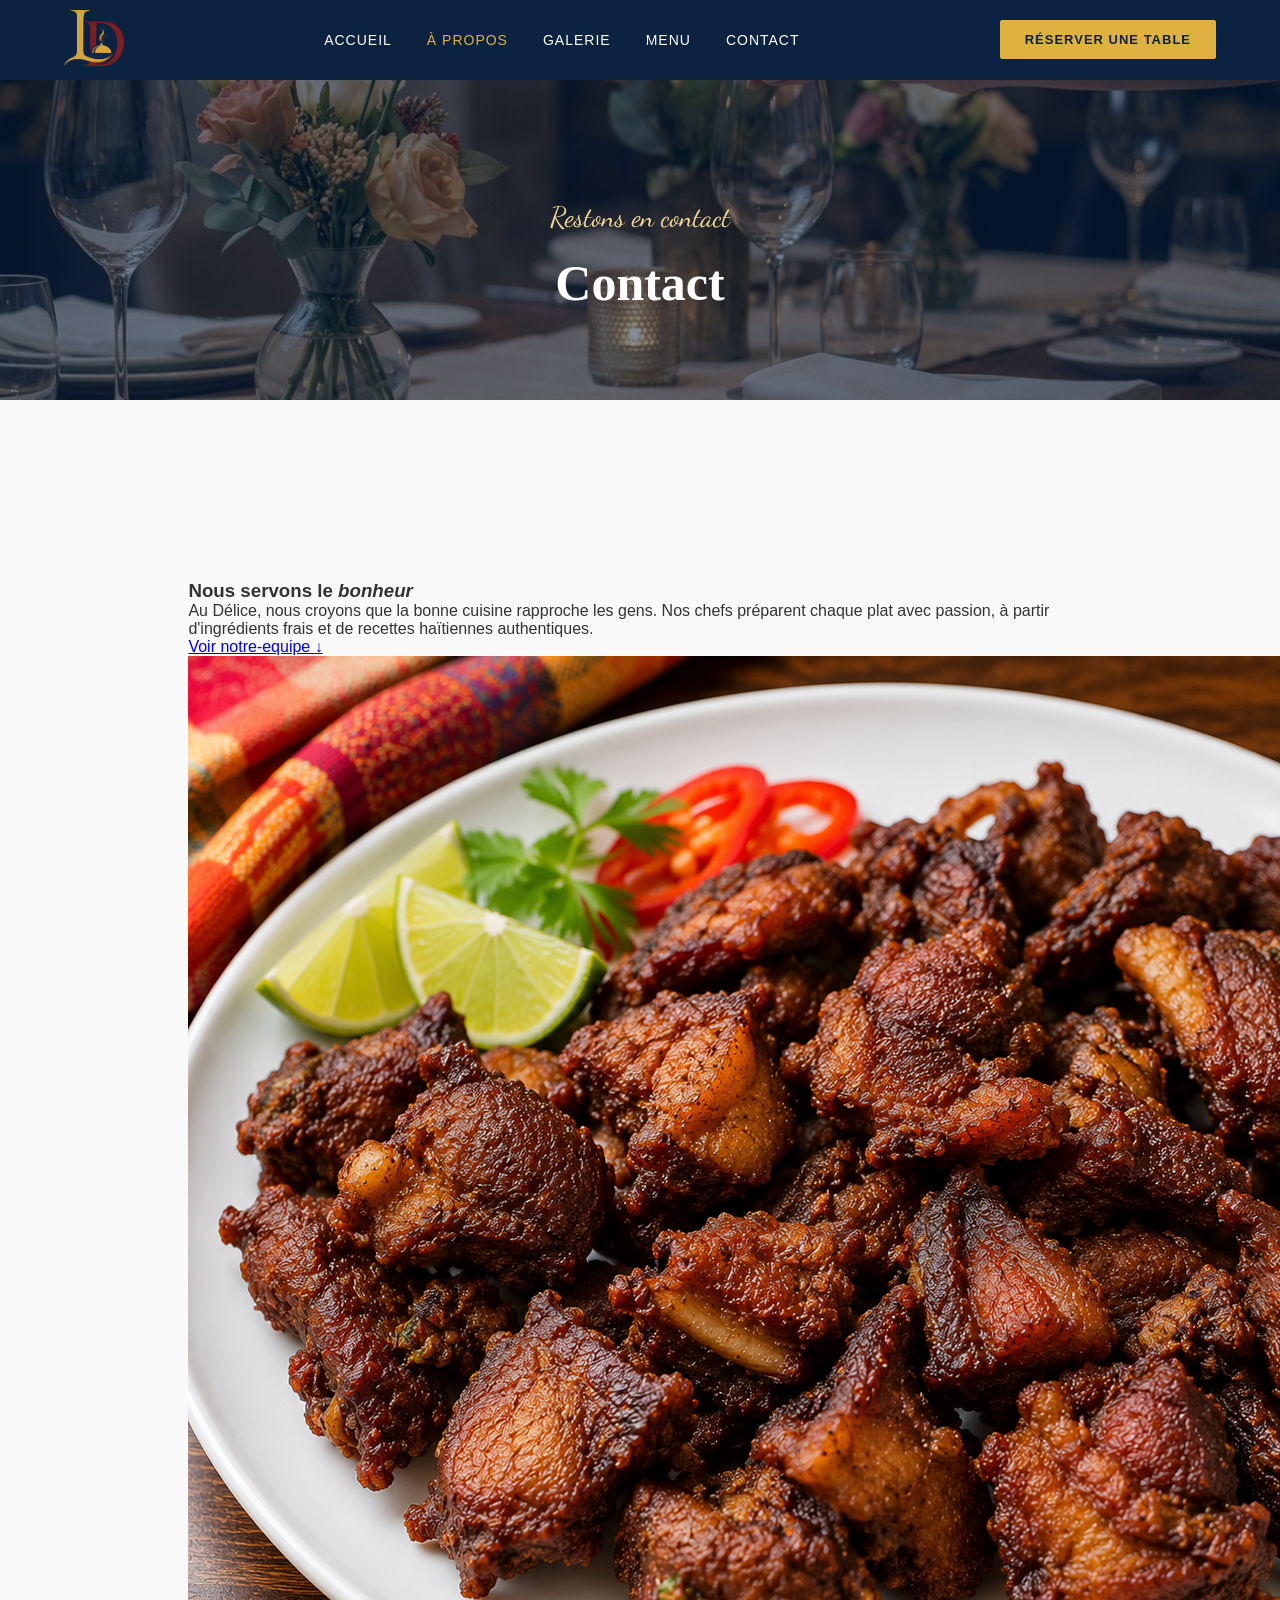
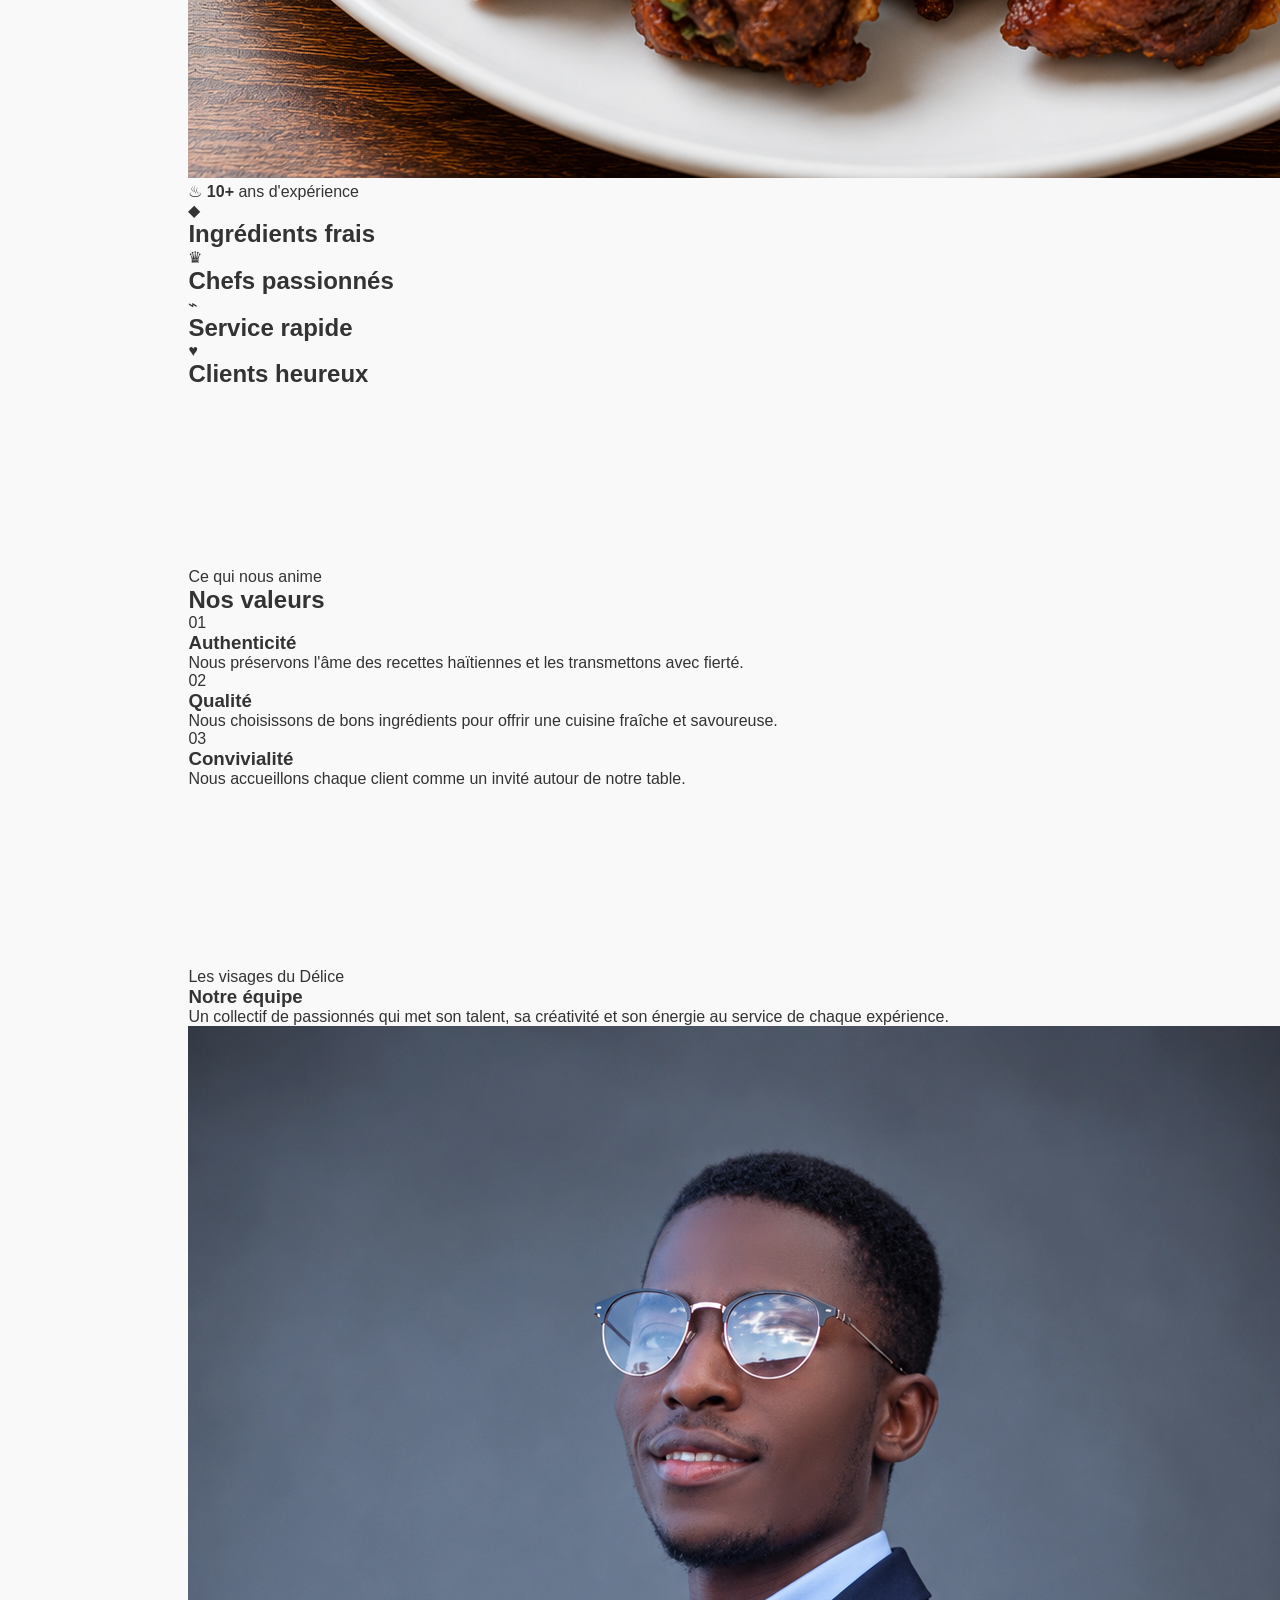
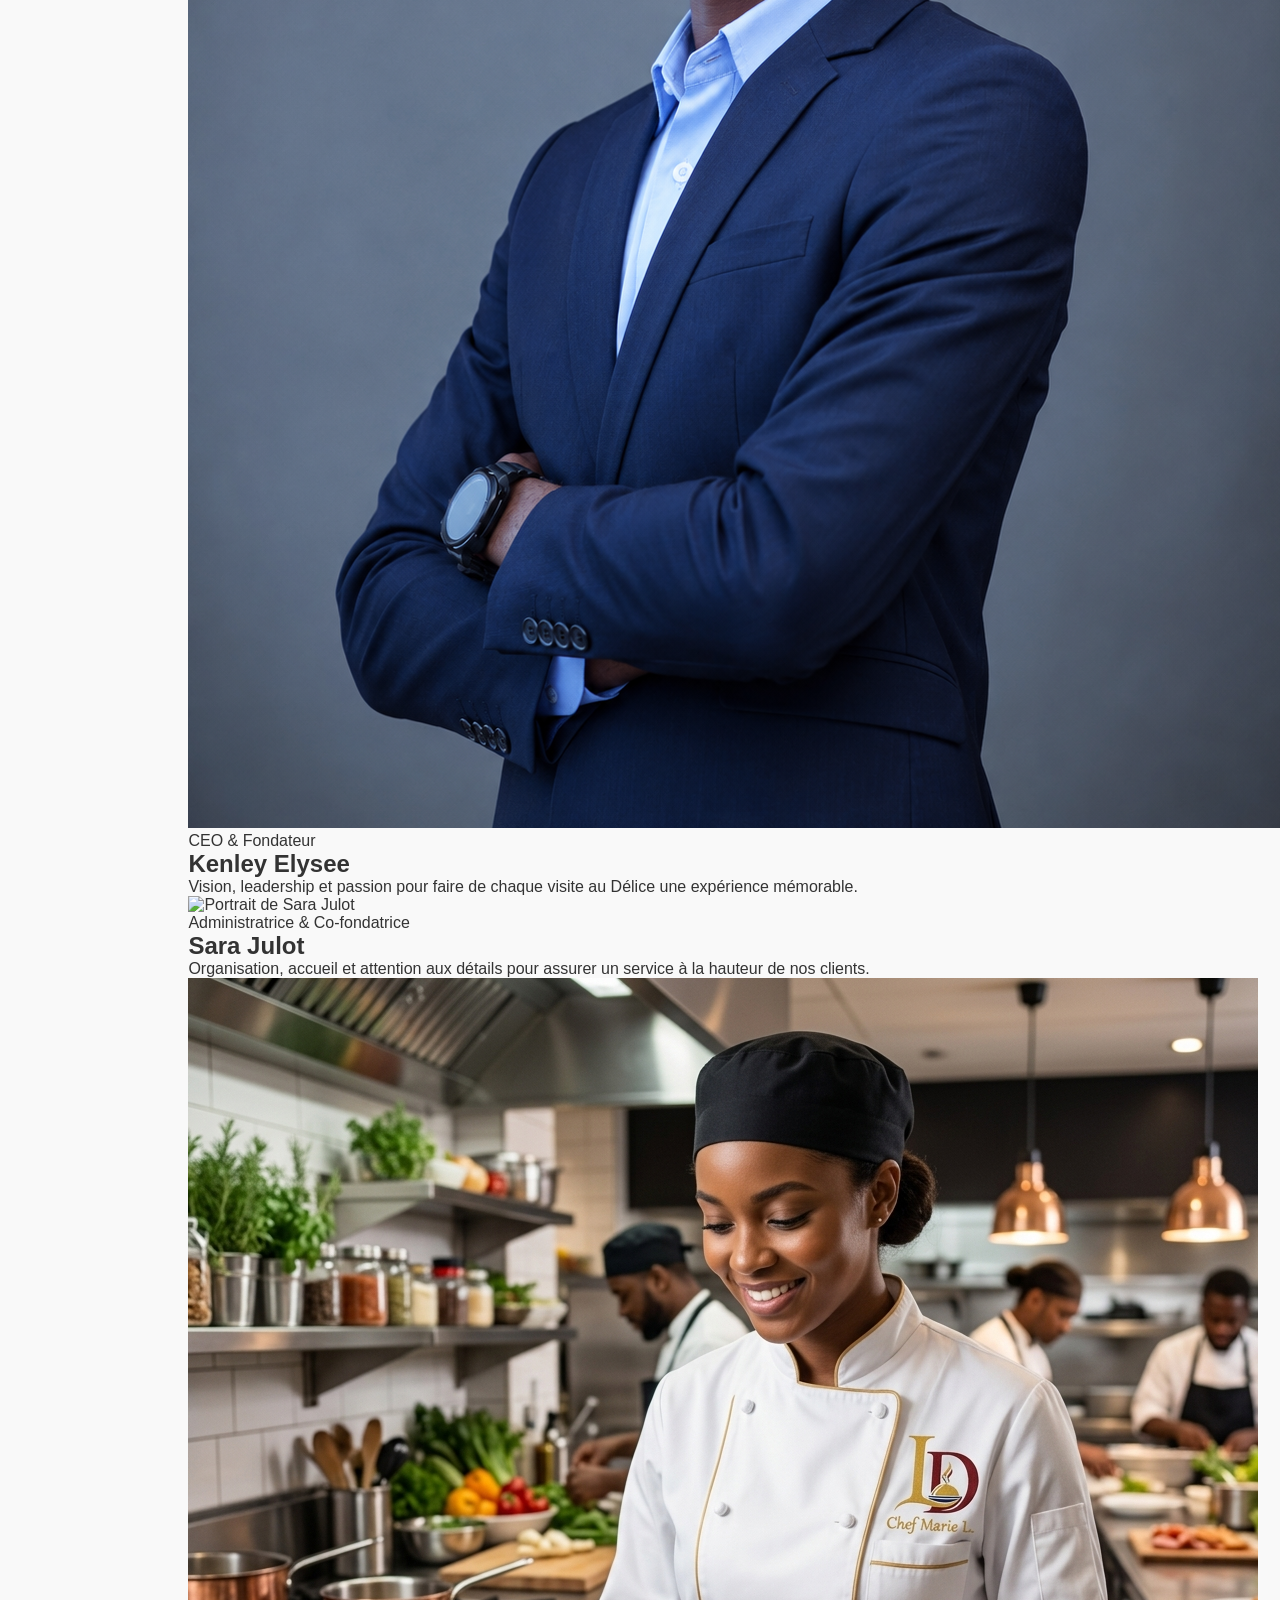
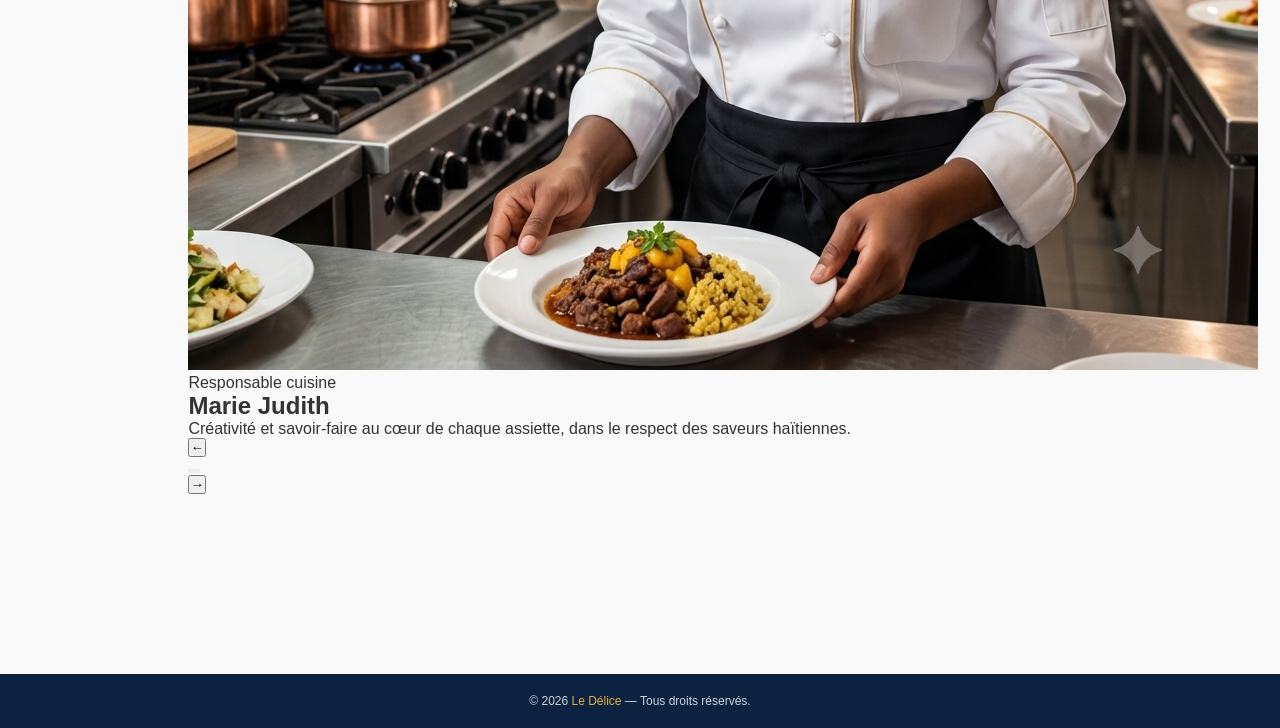
==== A-propos.html @ c7ff2320 "Ajout de nouveaux code html dans A-propos" ====
<!DOCTYPE html>
<html lang="en">
<head>
    <meta charset="UTF-8">
    <meta name="viewport" content="width=device-width, initial-scale=1.0">
    <title>Contact - Le Délice</title>
    <link rel="stylesheet" href="css/style.css">
</head>
<body class="page-interne">
    
    <header>
     <nav class="navbar">
        <a href="A propos.html"><img src="image/Le Delice logo png.png" alt="" class="logo"></a>
        <ul class="onglets">
            <li><a href="index.html">Accueil</a></li>
            <li><a href="A propos.html" class="active">À propos</a></li>
            <li><a href="Galerie.html">Galerie</a></li>
            <li><a href="Menu.html">Menu</a></li>
            <li><a href="Contact.html">Contact</a></li>
        </ul>
        <a href="Réservation.html"  class="btn-nav">Réserver une table</a>
     </nav>
    </header>

  <section class="hero-interne" style="background-image: url(image/contact.png);">
    <div class="hero-interne-overlay"></div>
    <div class="hero-interne-content">
    <p class="hero-eyebrow">Restons en contact</p>
    <h1>Contact</h1>
    </div>
  </section>

  <section id="about">

    <main>
        <section class="about-hero" aria-labelledby="about-title">
            <div class="about-hero__content">
                <!-- <p class="about-eyebrow">À propos de nous</p> -->
                <h1 id="about-title">Nous servons <span class="about-title__nowrap">le <em>bonheur</em></span></h1>
                <p class="about-lead">
                    Au Délice, nous croyons que la bonne cuisine rapproche les gens. Nos chefs préparent chaque plat avec passion, à partir d'ingrédients frais et de recettes haïtiennes authentiques.
                </p>

                <a class="about-button" href="#notre-equipe">Voir notre-equipe <span aria-hidden="true">↓</span></a>
            </div>

            <div class="about-hero__visual">
                <div class="about-hero__image">
                    <img src="image/griyo.png" alt="Griyo haïtien préparé par Le Délice" loading="eager">
                </div>
                <div class="experience-badge" aria-label="Plus de 10 ans d'expérience">
                    <span class="experience-badge__icon" aria-hidden="true">♨</span>
                    <strong>10+</strong>
                    <span>ans d'expérience</span>
                </div>
            </div>

            <div class="about-benefits" aria-label="Pourquoi choisir Le Délice">
                <article class="benefit-card">
                    <span class="benefit-card__icon" aria-hidden="true">◆</span>
                    <h2>Ingrédients frais</h2>
                </article>
                <article class="benefit-card">
                    <span class="benefit-card__icon" aria-hidden="true">♛</span>
                    <h2>Chefs passionnés</h2>
                </article>
                <article class="benefit-card">
                    <span class="benefit-card__icon" aria-hidden="true">⌁</span>
                    <h2>Service rapide</h2>
                </article>
                <article class="benefit-card">
                    <span class="benefit-card__icon" aria-hidden="true">♥</span>
                    <h2>Clients heureux</h2>
                </article>
            </div>
        </section>

        <section class="about-values" aria-labelledby="values-title">
            <div class="about-values__heading">
                <p class="about-eyebrow">Ce qui nous anime</p>
                <h2 id="values-title">Nos valeurs</h2>
            </div>

            <div class="about-values__grid">
                <article class="value-card">
                    <span class="value-card__number">01</span>
                    <h3>Authenticité</h3>
                    <p>Nous préservons l'âme des recettes haïtiennes et les transmettons avec fierté.</p>
                </article>
                <article class="value-card">
                    <span class="value-card__number">02</span>
                    <h3>Qualité</h3>
                    <p>Nous choisissons de bons ingrédients pour offrir une cuisine fraîche et savoureuse.</p>
                </article>
                <article class="value-card">
                    <span class="value-card__number">03</span>
                    <h3>Convivialité</h3>
                    <p>Nous accueillons chaque client comme un invité autour de notre table.</p>
                </article>
            </div>
        </section>

        <section class="team-section" id="notre-equipe" aria-labelledby="team-title">
            <div class="team-heading">
                <p class="team-eyebrow">Les visages du Délice</p>
                <h1 id="team-title">Notre équipe</h1>
                <p>Un collectif de passionnés qui met son talent, sa créativité et son énergie au service de chaque expérience.</p>
            </div>

            <div class="team-carousel" aria-roledescription="carousel" aria-label="Membres de notre équipe">
                <div class="team-carousel__viewport">
                    <div class="team-carousel__track">
                        <article class="team-slide" aria-label="1 sur 3">
                            <div class="team-slide__image">
                                <img src="image/Kenley.png" alt="Portrait de Kenley Elysee">
                            </div>
                            <div class="team-slide__content">
                                <p class="team-slide__role">CEO &amp; Fondateur</p>
                                <h2>Kenley Elysee</h2>
                                <p>Vision, leadership et passion pour faire de chaque visite au Délice une expérience mémorable.</p>
                            </div>
                        </article>

                        <article class="team-slide" aria-label="2 sur 3">
                            <div class="team-slide__image">
                                <img src="image/Sara.png" alt="Portrait de Sara Julot">
                            </div>
                            <div class="team-slide__content">
                                <p class="team-slide__role">Administratrice &amp; Co-fondatrice</p>
                                <h2>Sara Julot</h2>
                                <p>Organisation, accueil et attention aux détails pour assurer un service à la hauteur de nos clients.</p>
                            </div>
                        </article>

                        <article class="team-slide" aria-label="3 sur 3">
                            <div class="team-slide__image">
                                <img src="image/marie kwizin.png" alt="Portrait de Marie Judith">
                            </div>
                            <div class="team-slide__content">
                                <p class="team-slide__role">Responsable cuisine</p>
                                <h2>Marie Judith</h2>
                                <p>Créativité et savoir-faire au cœur de chaque assiette, dans le respect des saveurs haïtiennes.</p>
                            </div>
                        </article>
                    </div>
                </div>

                <div class="team-carousel__controls">
                    <button class="team-arrow team-arrow--prev" type="button" aria-label="Membre précédent">&#8592;</button>
                    <div class="team-dots" aria-label="Choisir un membre"></div>
                    <button class="team-arrow team-arrow--next" type="button" aria-label="Membre suivant">&#8594;</button>
                </div>
            </div>
        </section>

    <script>
        const carousel = document.querySelector('.team-carousel');
        const track = carousel.querySelector('.team-carousel__track');
        const slides = [...carousel.querySelectorAll('.team-slide')];
        const dotsContainer = carousel.querySelector('.team-dots');
        let currentSlide = 0;
        let autoPlay;

        slides.forEach((slide, index) => {
            const dot = document.createElement('button');
            dot.type = 'button';
            dot.className = 'team-dot';
            dot.setAttribute('aria-label', `Afficher le membre ${index + 1}`);
            dot.addEventListener('click', () => showSlide(index));
            dotsContainer.appendChild(dot);
        });

        const dots = [...dotsContainer.children];

        function showSlide(index) {
            currentSlide = (index + slides.length) % slides.length;
            slides.forEach((slide, i) => {
                const previous = (currentSlide - 1 + slides.length) % slides.length;
                const next = (currentSlide + 1) % slides.length;

                slide.classList.toggle('is-active', i === currentSlide);
                slide.classList.toggle('is-prev', i === previous);
                slide.classList.toggle('is-next', i === next);
                slide.setAttribute('aria-hidden', i !== currentSlide);
            });
            dots.forEach((dot, i) => {
                dot.classList.toggle('is-active', i === currentSlide);
                dot.setAttribute('aria-current', i === currentSlide ? 'true' : 'false');
            });
        }

        function startAutoPlay() {
            clearInterval(autoPlay);
            autoPlay = setInterval(() => showSlide(currentSlide + 1), 5000);
        }

        carousel.querySelector('.team-arrow--prev').addEventListener('click', () => {
            showSlide(currentSlide - 1);
            startAutoPlay();
        });

        carousel.querySelector('.team-arrow--next').addEventListener('click', () => {
            showSlide(currentSlide + 1);
            startAutoPlay();
        });

        carousel.addEventListener('mouseenter', () => clearInterval(autoPlay));
        carousel.addEventListener('mouseleave', startAutoPlay);
        carousel.addEventListener('focusin', () => clearInterval(autoPlay));
        carousel.addEventListener('focusout', startAutoPlay);

        showSlide(0);
        startAutoPlay();
    </script>
    </main>


  </section>

   <footer>
    <p>&copy; 2026 <span>Le Délice</span> — Tous droits réservés.</p> 
  </footer>

</body>
</html>
---- css/style.css ----
@import url('https://fonts.googleapis.com/css2?family=Dancing+Script:wght@400..700&display=swap');

/* font-family: "Dancing Script", cursive;
--bordeaux: #721c24;
    --gold: #dfb141;
    --dark-blue: #0b2240;
    --dark-blue-80: rgba(11, 34, 64, 0.85);
    --teal-wix: #008476; 
    --light-bg: #f9f9f9;
    --font-title: 'Playfair Display', serif;
    --font-body: 'Montserrat', sans-serif;
    
    https://images.unsplash.com/photo-1544025162-d76694265947?q=80&w=1800
    https://images.unsplash.com/photo-1466978913421-dad2ebd01d17?q=80&w=1600
    
    :root { 
    --bordeaux: #7A1E2E; 
    --gold: #dfb141; 
    --dark-blue: #0b2240; 
    --dark-blue-80: rgba(11, 34, 64, 0.85); 
    --teal-wix: #008476;  
    --light-bg: #f9f9f9; 
    --font-title: 'Playfair Display', serif; 
    --font-body: 'Montserrat', sans-serif; 
   }

   --gold: #dfb141;
    --gold-light: #f0d998;
    --gold-dark: #b8892a;
    --bordeaux: #721c24;
    --bordeaux-light: #8f2b34;
    --bordeaux-dark: #4e1219;
    --navy: #0b2240;
    --navy-light: #16345f;
    --navy-80: rgba(11, 34, 64, 0.86);
    --navy-40: rgba(11, 34, 64, 0.4);
    --cream: #faf5ea;
    --white: #ffffff;
    --ink: #241a12;

    --font-title: 'Playfair Display', serif;
    --font-body: 'Montserrat', sans-serif;
    --font-script: 'Dancing Script', cursive;

    --shadow-soft: 0 10px 30px rgba(11, 34, 64, 0.12);
    
    background: linear-gradient(180deg, rgba(0,0,0,0.5) 0%, rgba(0,0,0,0.6) 100%);*/

     /*.hero-overlay{
    position: absolute;
    top: 0;
    left: 0;
    width: 100%;
    height: 100%;
    background: linear-gradient(180deg, rgba(0,0,0,0.5) 0%, rgba(0,0,0,0.6) 100%);
    z-index: 1;
    }*/

    /*Style pour la page Accueil*/
    *{
        margin: 0;
        padding: 0;
        box-sizing: border-box;
    }

    
     html{
    scroll-behavior: smooth;
     }

    body{
        font-family: 'Montserrat', sans-serif;
        background-color: #f9f9f9;
        color: #333;
    }

    header{
        position: sticky;
        top: 0;
        z-index: 100;
    }

    .logo{
        width: 60px;
        height: auto;
    }

    .navbar{
        display: flex;
        justify-content: space-between;
        align-items: center;
        padding: 10px 5%;
        width: 100%;
        background-color: rgba(11, 34, 64, 0.86);
        backdrop-filter: blur(5px);
        /*box-shadow:  0 10px 30px rgba(11, 34, 64, 0.12);*/
    }

    .onglets{
        display: flex;
        gap: 35px;
    }

    .onglets li{
        list-style: none;
    }

    .onglets a{
        text-decoration: none;
        color: white;
        font-size: 14px;
        text-transform: uppercase;
        letter-spacing: 1px;
        font-weight: 500;
        position: relative;
        transition: 0.35s;
        padding-bottom: 4px;
    }

    .onglets a:hover, .onglets a.active{
        color: #dfb141;
     }

    .btn-nav{
        text-decoration: none;
        border: 1px solid  #dfb141;
        background-color: #dfb141;
        padding: 11px 24px;
        font-family: 'Montserrat', sans-serif;
        color: #0b2240;
        font-weight: 600;
        letter-spacing: 1px;
        text-transform: uppercase;
        font-size: 13px;
        transition: 0.35s;
        border-radius: 2px;
    }

    .btn-nav:hover{
        background-color: transparent;
        color: white;
    }

    /* Hero page Accueil*/

    .hero{
        background: url(../image/table-garni2.jpg) no-repeat;
        height: 90vh;
        background-size: cover;
        background-position: center;
        position: relative;
        display: flex;
        justify-content: center;
        align-items: center;
        text-align: center;
    }

    .hero-overlay{
        position: absolute;
        inset: 0;
        background: linear-gradient(180deg, rgba(11,34,64,0.55) 0%, rgba(11,34,64,0.75) 100%);
    }

    .hero-content{
        position: relative;
        z-index: 2;
        color: white;
        padding: 0 20px;
        max-width: 780px;
    }
    
    .hero-content h1{
        font-family: 'Playfair Display', serif;
        font-size: 92px;
        margin-bottom: 10px;
    }

    .hero-content p {
        font-size: 15px;
        color: #f0d998;
        letter-spacing: 5px;
        text-transform: uppercase;
        margin-bottom: 35px;
    }

    .btn-hero{
        display: inline-block;
        background-color: #dfb141;
        color: #0b2240;
        border-color: #dfb141;
        padding: 15px 30px;
        text-decoration: none;
        font-family: 'Montserrat', sans-serif;
        font-size: 14px;
        letter-spacing: 1px;
        text-transform: uppercase;
        font-weight: 600;
        transition: 0.35s ease;
        cursor: pointer;
        border: 2px solid transparent;
    }

    .btn-hero:hover{
        background-color: #721c24;
        border-color: #721c24;
        color: white;
    }

     .marque{
        
        background-color: #0b2240;
        color: white;
    }

    .stats{
        display: grid;
        grid-template-columns: repeat(4, 1fr);
        gap: 30px;
        text-align: center;
    }

    .numero{
        font-family: 'Playfair Display', serif;
        font-size: 45px;
        color: #dfb141;
    }

    .label{
        font-size: 13px;
        letter-spacing: 1px;
        text-transform: uppercase;
        color: #f0d998;
    }


    section{
         padding: 90px 8%;
    }

    .about-apercu{
        background-color: #faf5ea;
    }

    .division{
        display: grid;
        grid-template-columns: 1fr 1fr;
        gap: 60px;
        align-items: center;
    }

    .division img{
        border-radius: 4px;
        display: block;
        max-width: 100%;
    }

    .about-apercu-img{
        position: relative;
    }

    .eyebrow{
        font-family: 'Dancing Script', cursive;
        font-size: 28px;
        color: #721c24;
        display: block;
        margin-bottom: 4px;
    }

    .section-titre{
        font-family: 'Playfair Display', serif;
        color: #0b2240;
        line-height: 1.2;
        font-weight: 700;
        font-size: 40px;
        margin-bottom: 18px;
    }

    .section-titre span{
        color: #721c24;
    }

    .section-texte{
        max-width: 640px;
        color: #4a4038;
        font-size: 16px;
    }

    .btn{
        display: inline-block;
        text-decoration: none;
        padding: 15px 32px;
        font-family: 'Montserrat', sans-serif;
        font-size: 14px;
        letter-spacing: 1px;
        text-transform: uppercase;
        font-weight: 600;
        transition: 0.35s ease;
        cursor: pointer;
        border: 2px solid transparent;
    }

    .btn-apercu{
        background: transparent;
        color: #0b2240;
        border-color: #0b2240;
    }

    .btn-apercu:hover{
        background: #0b2240;
        color: white;
    }

    .menu-apercu{
        background-color: white;
    }

    .center{
        margin-bottom: 50px;
        text-align: center;
        margin-left: auto;
        margin-right: auto;
    }

    .steam-divider{
    display: flex;
    align-items: center;
    justify-content: center;
    gap: 10px;
    margin: 10px 0 30px;
     }
    .steam-divider::before,
    .steam-divider::after{
        content: "";
        height: 1px;
        width: 60px;
        background: linear-gradient(90deg, transparent,#dfb141);
     }
    .steam-divider::after{
    background: linear-gradient(90deg, #dfb141, transparent);
     }
    .steam-divider svg{ width: 26px; height: 26px; }

    .grid{
        display: grid;
        gap: 30px;
    }

    .grid-4{
        grid-template-columns: repeat(4, 1fr);
    }

    .card{
        background: white;
        border-radius: 4px;
        overflow: hidden;
        box-shadow: 0 10px 30px rgba(11, 34, 64, 0.12);
        transition: 0.4 ease;
    }

    .card img{
        height: 220px;
        width: 100%;
        object-fit: cover;
    }

    .card-text{
        padding: 24px;
    }

    .card-text h3{
        font-family: 'Playfair Display', serif;
        color: #0b2240;
        line-height: 1.2;
        font-weight: 700;
        font-size: 20px;
        margin-bottom: 8px;
    }

    .card-text p{
        font-size: 14px;
        color: #555;
    }

    .reservation-section {
       background-color: #1b2a47;
      padding: 80px 40px;
    }

.reservation-conteneur {
  max-width: 1100px;
  margin: 0 auto;
  display: flex;
  justify-content: space-between;
  align-items: center;
  gap: 60px;
  flex-wrap: wrap;
}

.reservation-texte {
  flex: 1 1 480px;
}

.reservation-eyebrow {
    font-family: 'Dancing Script', cursive;
    font-size: 28px;
    color: #f0d998;
    display: block;
    margin-bottom: 4px;
}

.reservation-titre {
    font-family: 'Playfair Display', serif;
    color: white;
    line-height: 1.2;
    font-weight: 700;
    font-size: 40px;
    margin-bottom: 18px;
}

.reservation-titre span {
  color: #dfb141;
}

.reservation-description {
  color: #d7dce4;
  line-height: 1.6;
  margin-bottom: 28px;
}

.btn-reserv {
  border-color: #dfb141;
  color: white;
}

.btn-reserv:hover {
  background-color: #721c24;
  border-color: #721c24;
}

.reservation-infos {
  flex: 1 1 320px;
  display: flex;
  gap: 30px;
  flex-wrap: wrap;
}

.reservation-bloc {
  background-color: rgba(255, 255, 255, 0.05);
  border: 1px solid rgba(223, 177, 65, 0.3);
  border-radius: 6px;
  padding: 24px 28px;
  flex: 1 1 130px;
}

.reservation-bloc h3 {
  color: #dfb141;
  font-size: 1.1rem;
  margin-bottom: 10px;
}

.reservation-bloc p {
  color: #d7dce4;
  margin: 4px 0;
  font-size: 0.95rem;
}


    /*Footer pour toutes les pages*/

    footer{
        background-color:  #0b2240;
        color: rgba(255,255,255,0.8);
        padding: 20px;
        text-align: center;
        padding-top: 20px;
        font-size: 12px;
    }

    footer span{
        color: #dfb141;
    }

    .hr{
        border: 1px solid white;
    }

    /*Style pour les pages internes*/

    .page-interne header .navbar { 
        position: fixed;
        background-color:  #0b2240; 
     }

    .hero-interne{
        height: 390px;
        background-size: cover;
        background-position: center;
        padding: 200px 50px;
        position: relative;
        text-align: center;
        color: white;
    }

    .hero-interne-overlay{
        position: absolute;
        inset: 0;
        background: linear-gradient(180deg, rgba(11, 34, 64, 0.5), rgba(11, 34, 64, 0.5));
    }

    .hero-interne-content{
        position: relative;
        z-index: 2;
    }

    .hero-eyebrow{
        color: #f0d998;
        font-family: 'Dancing Script', cursive;
        font-size: 28px;
        margin-bottom: 20px;
    }
    
    .hero-interne h1{
        font-size: 50px;
        font-family: 'Playfair Display', serif;
        color: white;
        margin-bottom: 30px;
    }

    /* Style pour les Formulaires (Réservation / Contact)*/

    .form-card{
        max-width: 700px;
        margin: 0 auto;
        background: white;
        border-radius: 8px;
        box-shadow: 0 10px 30px rgba(11, 34, 64, 0.12);
        padding: 40px;
    }

    .form-row{
        display: grid;
        grid-template-columns: 1fr 1fr;
        gap: 20px;
    }

    .form-champ{
        margin-bottom: 20px;
    }

    .form-champ label{
        display: block;
        font-size: 12px;
        letter-spacing: 1px;
        text-transform: uppercase;
        color: #0b2240;
        margin-bottom: 8px;
        font-weight: 600;
    }

    .form-champ input, .form-champ select, .form-champ textarea{
        width: 100%;
        border: 1px solid #d9cfbe;
        background: #faf5ea;
        padding: 13px 16px;
        font-family: 'Montserrat', sans-serif;
        font-size: 14px;
        border-radius: 4px;
        color: #241a12;
        transition: 0.3s;
    }

    .form-champ input:focus, .form-champ select:focus, .form-champ textarea:focus{
       outline: none;
       border-color: #dfb141;
       background: white;
    }

    .form-champ textarea{ 
        resize: vertical; 
        min-height: 120px; 
    }

    .btn-gold{
       background-color: #dfb141;
       color: #0b2240;
       border-color: #dfb141;
       width: 100%;
    }

    .btn-gold:hover{
       background-color: #721c24;
       border-color: #721c24;
       color: white;
    }
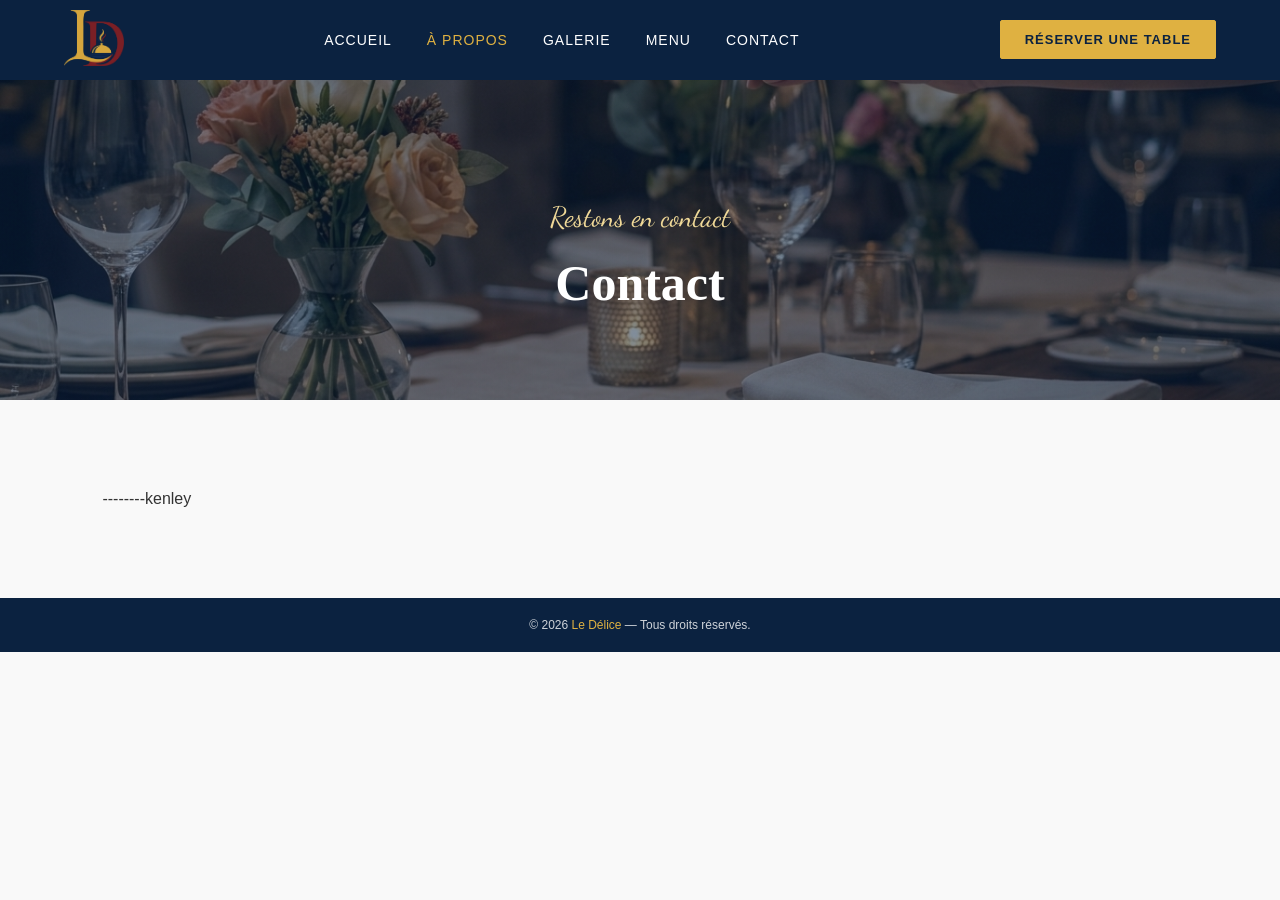
==== commit b60c6497: "Modification du nom de la page A propos en A-propos" ====
--- a/A-propos.html
+++ b/A-propos.html
@@ -32,188 +32,7 @@
 
   <section id="about">
 
-    <main>
-        <section class="about-hero" aria-labelledby="about-title">
-            <div class="about-hero__content">
-                <!-- <p class="about-eyebrow">À propos de nous</p> -->
-                <h1 id="about-title">Nous servons <span class="about-title__nowrap">le <em>bonheur</em></span></h1>
-                <p class="about-lead">
-                    Au Délice, nous croyons que la bonne cuisine rapproche les gens. Nos chefs préparent chaque plat avec passion, à partir d'ingrédients frais et de recettes haïtiennes authentiques.
-                </p>
-
-                <a class="about-button" href="#notre-equipe">Voir notre-equipe <span aria-hidden="true">↓</span></a>
-            </div>
-
-            <div class="about-hero__visual">
-                <div class="about-hero__image">
-                    <img src="image/griyo.png" alt="Griyo haïtien préparé par Le Délice" loading="eager">
-                </div>
-                <div class="experience-badge" aria-label="Plus de 10 ans d'expérience">
-                    <span class="experience-badge__icon" aria-hidden="true">♨</span>
-                    <strong>10+</strong>
-                    <span>ans d'expérience</span>
-                </div>
-            </div>
-
-            <div class="about-benefits" aria-label="Pourquoi choisir Le Délice">
-                <article class="benefit-card">
-                    <span class="benefit-card__icon" aria-hidden="true">◆</span>
-                    <h2>Ingrédients frais</h2>
-                </article>
-                <article class="benefit-card">
-                    <span class="benefit-card__icon" aria-hidden="true">♛</span>
-                    <h2>Chefs passionnés</h2>
-                </article>
-                <article class="benefit-card">
-                    <span class="benefit-card__icon" aria-hidden="true">⌁</span>
-                    <h2>Service rapide</h2>
-                </article>
-                <article class="benefit-card">
-                    <span class="benefit-card__icon" aria-hidden="true">♥</span>
-                    <h2>Clients heureux</h2>
-                </article>
-            </div>
-        </section>
-
-        <section class="about-values" aria-labelledby="values-title">
-            <div class="about-values__heading">
-                <p class="about-eyebrow">Ce qui nous anime</p>
-                <h2 id="values-title">Nos valeurs</h2>
-            </div>
-
-            <div class="about-values__grid">
-                <article class="value-card">
-                    <span class="value-card__number">01</span>
-                    <h3>Authenticité</h3>
-                    <p>Nous préservons l'âme des recettes haïtiennes et les transmettons avec fierté.</p>
-                </article>
-                <article class="value-card">
-                    <span class="value-card__number">02</span>
-                    <h3>Qualité</h3>
-                    <p>Nous choisissons de bons ingrédients pour offrir une cuisine fraîche et savoureuse.</p>
-                </article>
-                <article class="value-card">
-                    <span class="value-card__number">03</span>
-                    <h3>Convivialité</h3>
-                    <p>Nous accueillons chaque client comme un invité autour de notre table.</p>
-                </article>
-            </div>
-        </section>
-
-        <section class="team-section" id="notre-equipe" aria-labelledby="team-title">
-            <div class="team-heading">
-                <p class="team-eyebrow">Les visages du Délice</p>
-                <h1 id="team-title">Notre équipe</h1>
-                <p>Un collectif de passionnés qui met son talent, sa créativité et son énergie au service de chaque expérience.</p>
-            </div>
-
-            <div class="team-carousel" aria-roledescription="carousel" aria-label="Membres de notre équipe">
-                <div class="team-carousel__viewport">
-                    <div class="team-carousel__track">
-                        <article class="team-slide" aria-label="1 sur 3">
-                            <div class="team-slide__image">
-                                <img src="image/Kenley.png" alt="Portrait de Kenley Elysee">
-                            </div>
-                            <div class="team-slide__content">
-                                <p class="team-slide__role">CEO &amp; Fondateur</p>
-                                <h2>Kenley Elysee</h2>
-                                <p>Vision, leadership et passion pour faire de chaque visite au Délice une expérience mémorable.</p>
-                            </div>
-                        </article>
-
-                        <article class="team-slide" aria-label="2 sur 3">
-                            <div class="team-slide__image">
-                                <img src="image/Sara.png" alt="Portrait de Sara Julot">
-                            </div>
-                            <div class="team-slide__content">
-                                <p class="team-slide__role">Administratrice &amp; Co-fondatrice</p>
-                                <h2>Sara Julot</h2>
-                                <p>Organisation, accueil et attention aux détails pour assurer un service à la hauteur de nos clients.</p>
-                            </div>
-                        </article>
-
-                        <article class="team-slide" aria-label="3 sur 3">
-                            <div class="team-slide__image">
-                                <img src="image/marie kwizin.png" alt="Portrait de Marie Judith">
-                            </div>
-                            <div class="team-slide__content">
-                                <p class="team-slide__role">Responsable cuisine</p>
-                                <h2>Marie Judith</h2>
-                                <p>Créativité et savoir-faire au cœur de chaque assiette, dans le respect des saveurs haïtiennes.</p>
-                            </div>
-                        </article>
-                    </div>
-                </div>
-
-                <div class="team-carousel__controls">
-                    <button class="team-arrow team-arrow--prev" type="button" aria-label="Membre précédent">&#8592;</button>
-                    <div class="team-dots" aria-label="Choisir un membre"></div>
-                    <button class="team-arrow team-arrow--next" type="button" aria-label="Membre suivant">&#8594;</button>
-                </div>
-            </div>
-        </section>
-
-    <script>
-        const carousel = document.querySelector('.team-carousel');
-        const track = carousel.querySelector('.team-carousel__track');
-        const slides = [...carousel.querySelectorAll('.team-slide')];
-        const dotsContainer = carousel.querySelector('.team-dots');
-        let currentSlide = 0;
-        let autoPlay;
-
-        slides.forEach((slide, index) => {
-            const dot = document.createElement('button');
-            dot.type = 'button';
-            dot.className = 'team-dot';
-            dot.setAttribute('aria-label', `Afficher le membre ${index + 1}`);
-            dot.addEventListener('click', () => showSlide(index));
-            dotsContainer.appendChild(dot);
-        });
-
-        const dots = [...dotsContainer.children];
-
-        function showSlide(index) {
-            currentSlide = (index + slides.length) % slides.length;
-            slides.forEach((slide, i) => {
-                const previous = (currentSlide - 1 + slides.length) % slides.length;
-                const next = (currentSlide + 1) % slides.length;
-
-                slide.classList.toggle('is-active', i === currentSlide);
-                slide.classList.toggle('is-prev', i === previous);
-                slide.classList.toggle('is-next', i === next);
-                slide.setAttribute('aria-hidden', i !== currentSlide);
-            });
-            dots.forEach((dot, i) => {
-                dot.classList.toggle('is-active', i === currentSlide);
-                dot.setAttribute('aria-current', i === currentSlide ? 'true' : 'false');
-            });
-        }
-
-        function startAutoPlay() {
-            clearInterval(autoPlay);
-            autoPlay = setInterval(() => showSlide(currentSlide + 1), 5000);
-        }
-
-        carousel.querySelector('.team-arrow--prev').addEventListener('click', () => {
-            showSlide(currentSlide - 1);
-            startAutoPlay();
-        });
-
-        carousel.querySelector('.team-arrow--next').addEventListener('click', () => {
-            showSlide(currentSlide + 1);
-            startAutoPlay();
-        });
-
-        carousel.addEventListener('mouseenter', () => clearInterval(autoPlay));
-        carousel.addEventListener('mouseleave', startAutoPlay);
-        carousel.addEventListener('focusin', () => clearInterval(autoPlay));
-        carousel.addEventListener('focusout', startAutoPlay);
-
-        showSlide(0);
-        startAutoPlay();
-    </script>
-    </main>
-
+    --------kenley
 
   </section>
 
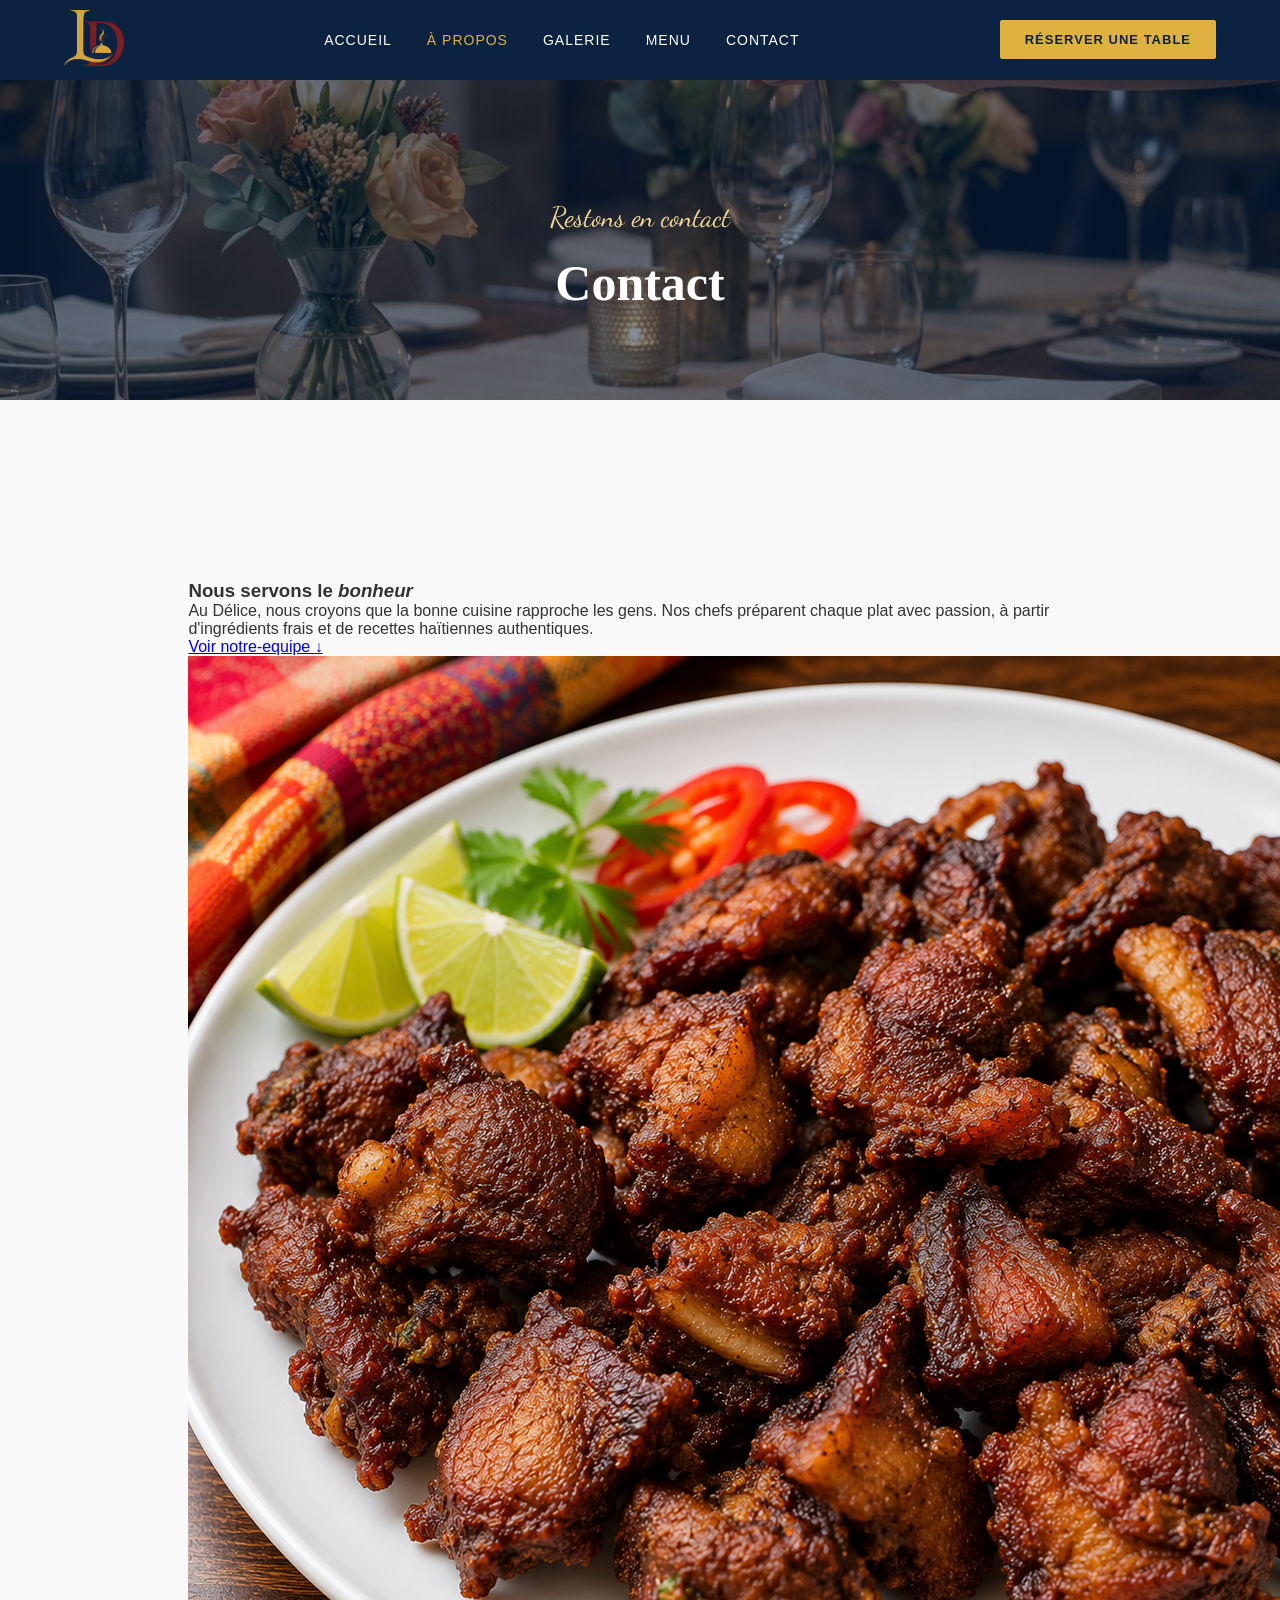
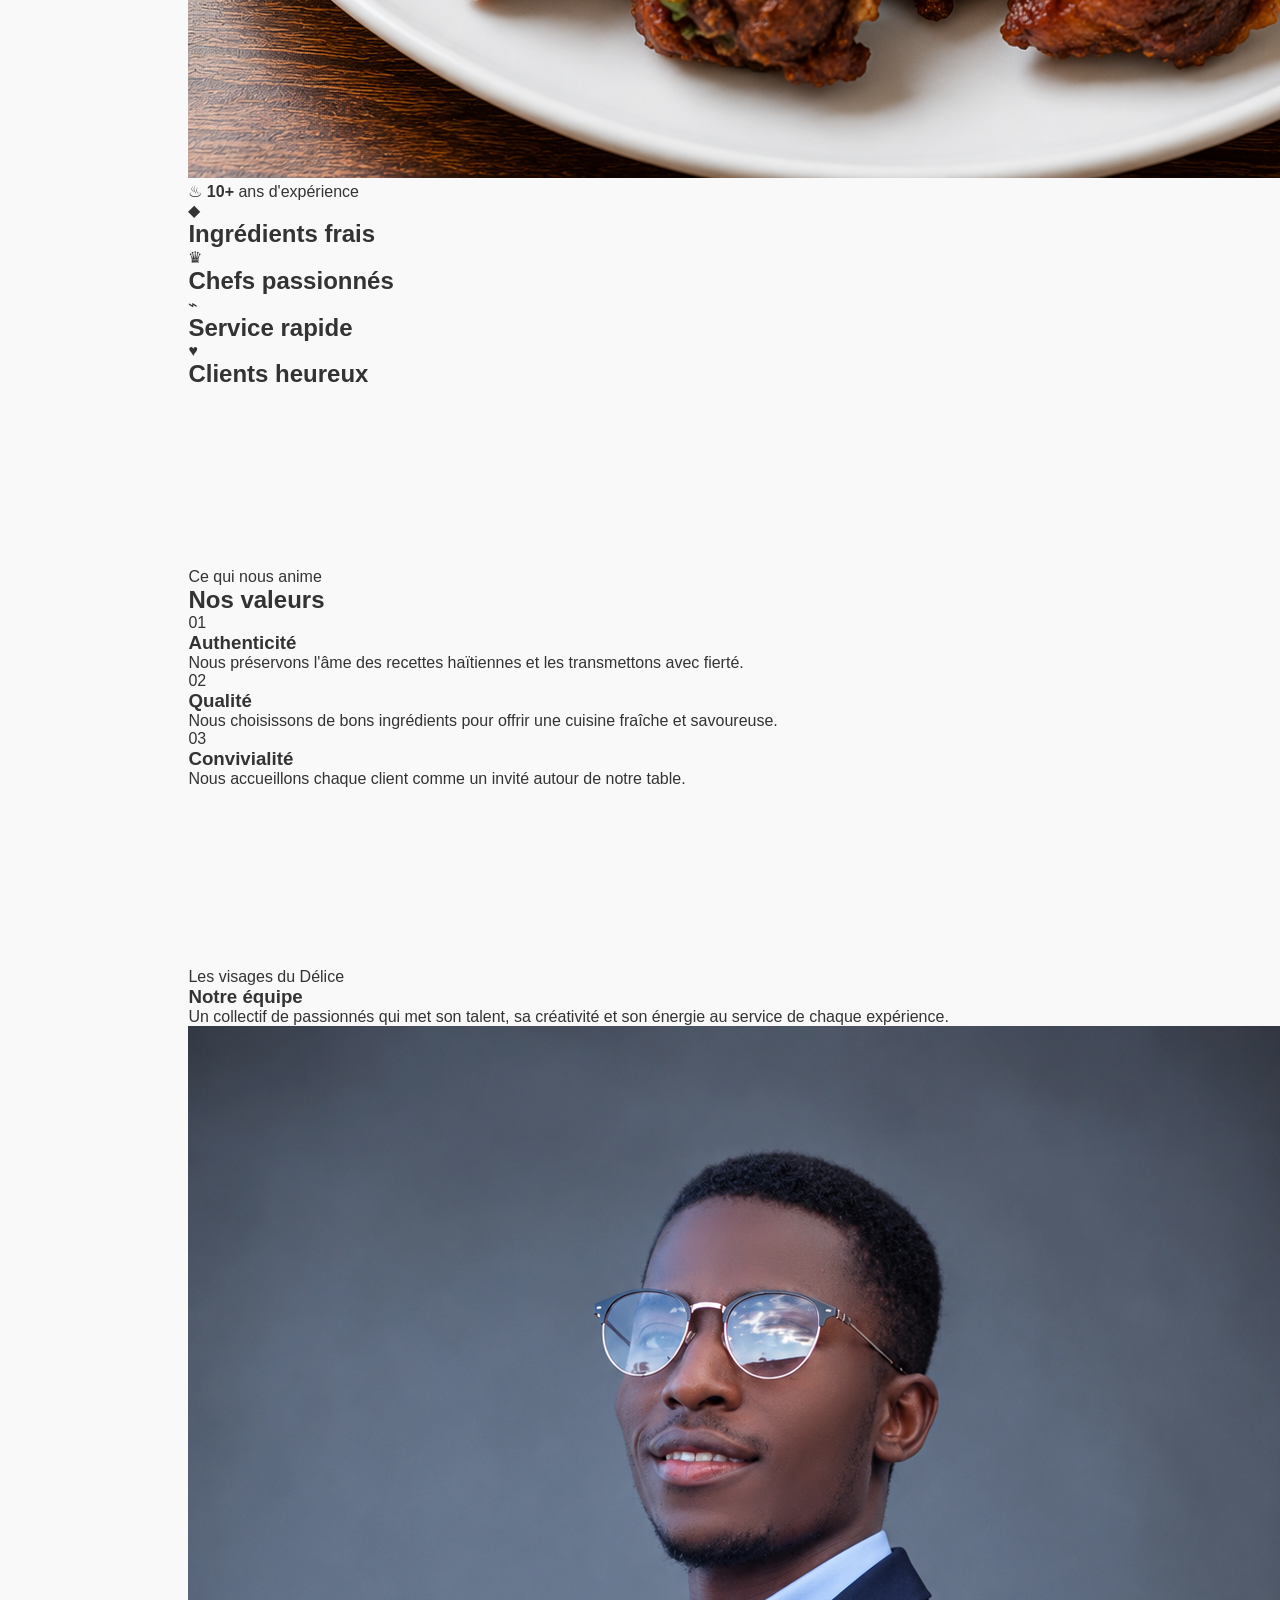
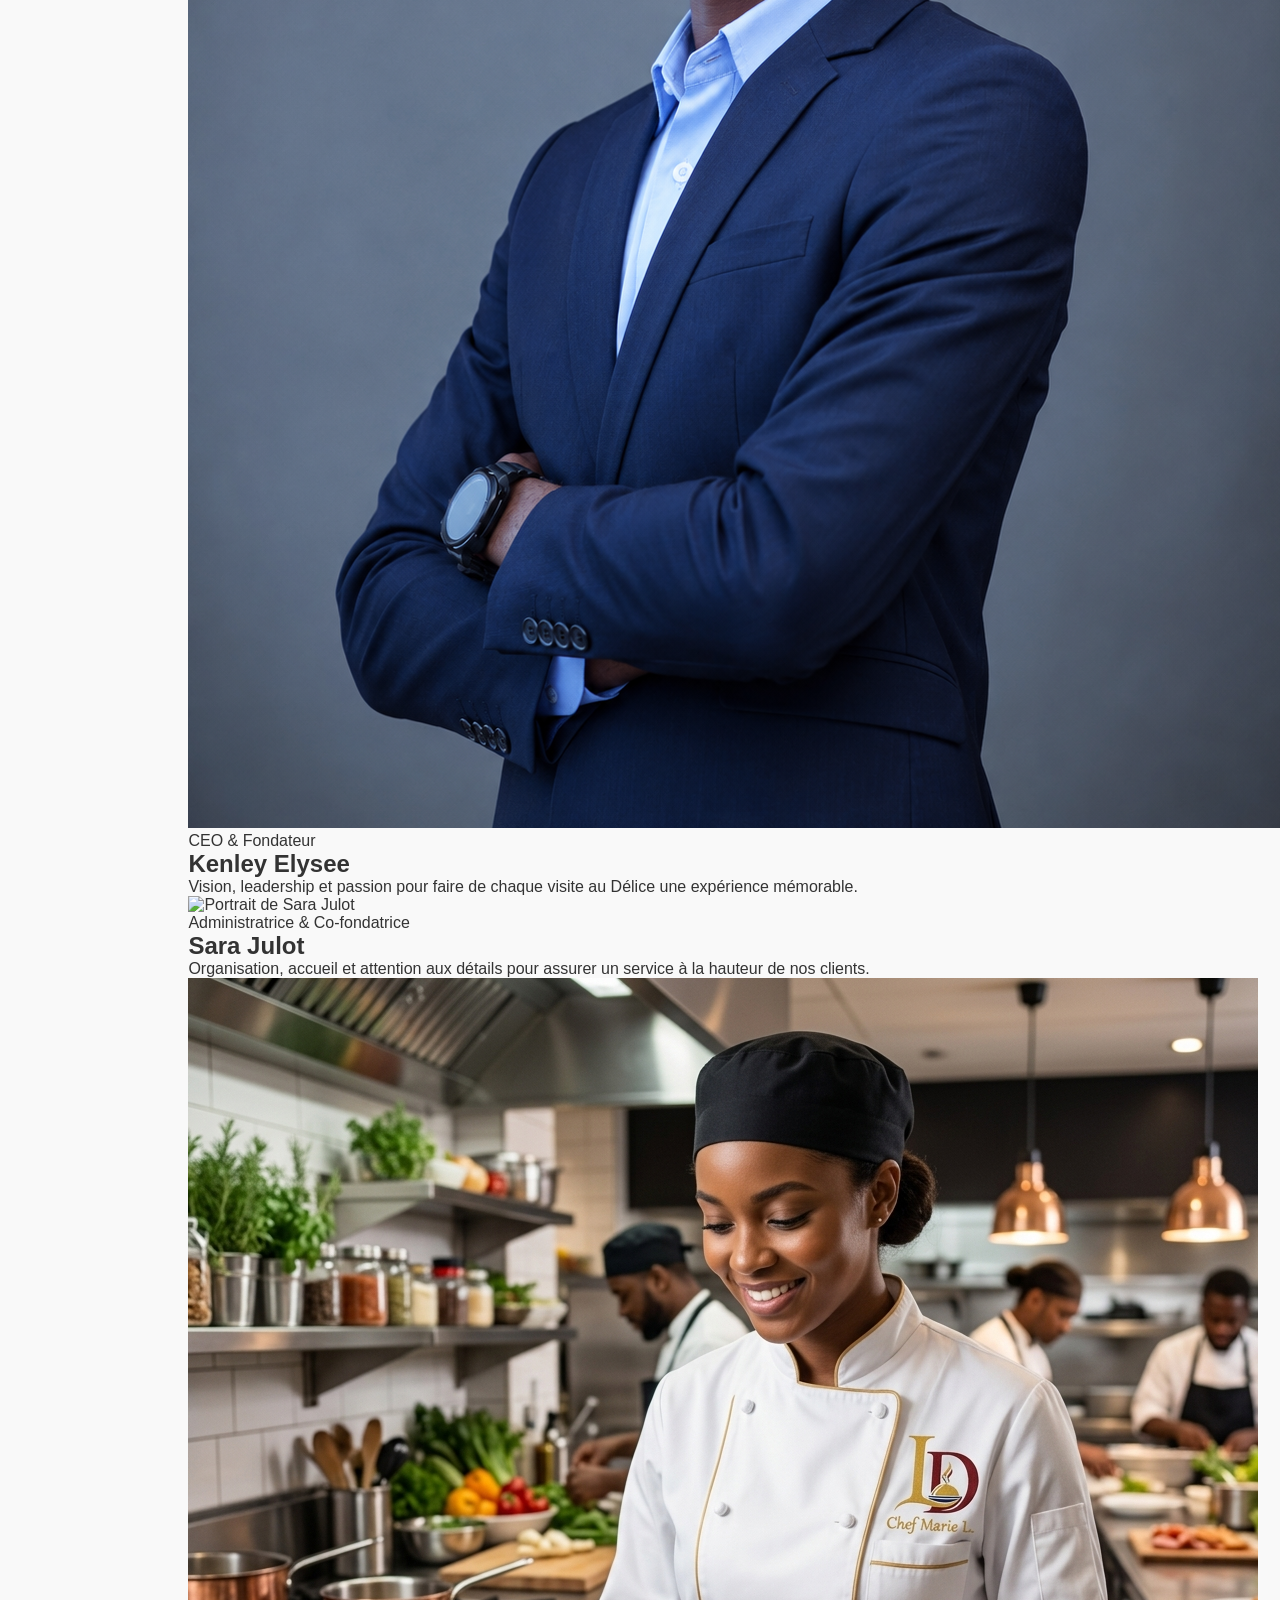
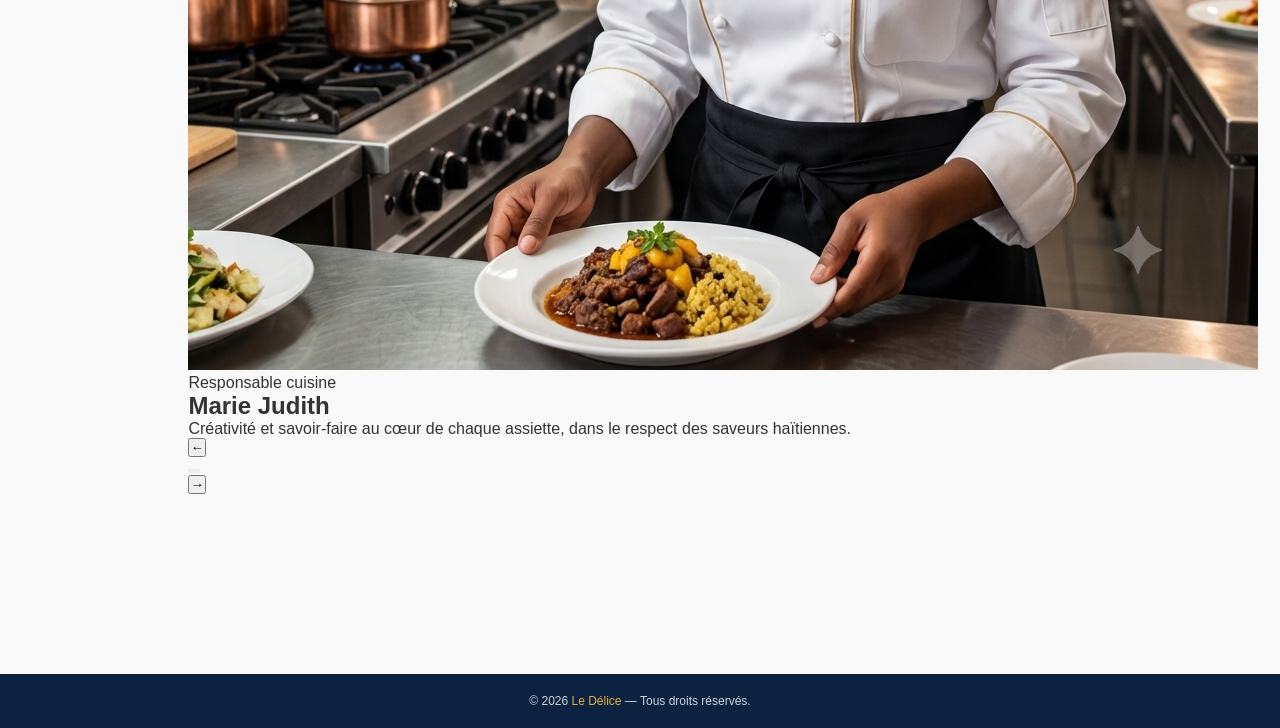
==== commit af429e37: "Modification dans A-propos" ====
--- a/A-propos.html
+++ b/A-propos.html
@@ -5,6 +5,7 @@
     <meta name="viewport" content="width=device-width, initial-scale=1.0">
     <title>Contact - Le Délice</title>
     <link rel="stylesheet" href="css/style.css">
+    <link rel="stylesheet" href="css/hello.css">
 </head>
 <body class="page-interne">
     
@@ -32,7 +33,188 @@
 
   <section id="about">
 
-    --------kenley
+    <main>
+        <section class="about-hero" aria-labelledby="about-title">
+            <div class="about-hero__content">
+                <!-- <p class="about-eyebrow">À propos de nous</p> -->
+                <h1 id="about-title">Nous servons <span class="about-title__nowrap">le <em>bonheur</em></span></h1>
+                <p class="about-lead">
+                    Au Délice, nous croyons que la bonne cuisine rapproche les gens. Nos chefs préparent chaque plat avec passion, à partir d'ingrédients frais et de recettes haïtiennes authentiques.
+                </p>
+
+                <a class="about-button" href="#notre-equipe">Voir notre-equipe <span aria-hidden="true">↓</span></a>
+            </div>
+
+            <div class="about-hero__visual">
+                <div class="about-hero__image">
+                    <img src="image/griyo.png" alt="Griyo haïtien préparé par Le Délice" loading="eager">
+                </div>
+                <div class="experience-badge" aria-label="Plus de 10 ans d'expérience">
+                    <span class="experience-badge__icon" aria-hidden="true">♨</span>
+                    <strong>10+</strong>
+                    <span>ans d'expérience</span>
+                </div>
+            </div>
+
+            <div class="about-benefits" aria-label="Pourquoi choisir Le Délice">
+                <article class="benefit-card">
+                    <span class="benefit-card__icon" aria-hidden="true">◆</span>
+                    <h2>Ingrédients frais</h2>
+                </article>
+                <article class="benefit-card">
+                    <span class="benefit-card__icon" aria-hidden="true">♛</span>
+                    <h2>Chefs passionnés</h2>
+                </article>
+                <article class="benefit-card">
+                    <span class="benefit-card__icon" aria-hidden="true">⌁</span>
+                    <h2>Service rapide</h2>
+                </article>
+                <article class="benefit-card">
+                    <span class="benefit-card__icon" aria-hidden="true">♥</span>
+                    <h2>Clients heureux</h2>
+                </article>
+            </div>
+        </section>
+
+        <section class="about-values" aria-labelledby="values-title">
+            <div class="about-values__heading">
+                <p class="about-eyebrow">Ce qui nous anime</p>
+                <h2 id="values-title">Nos valeurs</h2>
+            </div>
+
+            <div class="about-values__grid">
+                <article class="value-card">
+                    <span class="value-card__number">01</span>
+                    <h3>Authenticité</h3>
+                    <p>Nous préservons l'âme des recettes haïtiennes et les transmettons avec fierté.</p>
+                </article>
+                <article class="value-card">
+                    <span class="value-card__number">02</span>
+                    <h3>Qualité</h3>
+                    <p>Nous choisissons de bons ingrédients pour offrir une cuisine fraîche et savoureuse.</p>
+                </article>
+                <article class="value-card">
+                    <span class="value-card__number">03</span>
+                    <h3>Convivialité</h3>
+                    <p>Nous accueillons chaque client comme un invité autour de notre table.</p>
+                </article>
+            </div>
+        </section>
+
+        <section class="team-section" id="notre-equipe" aria-labelledby="team-title">
+            <div class="team-heading">
+                <p class="team-eyebrow">Les visages du Délice</p>
+                <h1 id="team-title">Notre équipe</h1>
+                <p>Un collectif de passionnés qui met son talent, sa créativité et son énergie au service de chaque expérience.</p>
+            </div>
+
+            <div class="team-carousel" aria-roledescription="carousel" aria-label="Membres de notre équipe">
+                <div class="team-carousel__viewport">
+                    <div class="team-carousel__track">
+                        <article class="team-slide" aria-label="1 sur 3">
+                            <div class="team-slide__image">
+                                <img src="image/Kenley.png" alt="Portrait de Kenley Elysee">
+                            </div>
+                            <div class="team-slide__content">
+                                <p class="team-slide__role">CEO &amp; Fondateur</p>
+                                <h2>Kenley Elysee</h2>
+                                <p>Vision, leadership et passion pour faire de chaque visite au Délice une expérience mémorable.</p>
+                            </div>
+                        </article>
+
+                        <article class="team-slide" aria-label="2 sur 3">
+                            <div class="team-slide__image">
+                                <img src="image/Sara.png" alt="Portrait de Sara Julot">
+                            </div>
+                            <div class="team-slide__content">
+                                <p class="team-slide__role">Administratrice &amp; Co-fondatrice</p>
+                                <h2>Sara Julot</h2>
+                                <p>Organisation, accueil et attention aux détails pour assurer un service à la hauteur de nos clients.</p>
+                            </div>
+                        </article>
+
+                        <article class="team-slide" aria-label="3 sur 3">
+                            <div class="team-slide__image">
+                                <img src="image/marie kwizin.png" alt="Portrait de Marie Judith">
+                            </div>
+                            <div class="team-slide__content">
+                                <p class="team-slide__role">Responsable cuisine</p>
+                                <h2>Marie Judith</h2>
+                                <p>Créativité et savoir-faire au cœur de chaque assiette, dans le respect des saveurs haïtiennes.</p>
+                            </div>
+                        </article>
+                    </div>
+                </div>
+
+                <div class="team-carousel__controls">
+                    <button class="team-arrow team-arrow--prev" type="button" aria-label="Membre précédent">&#8592;</button>
+                    <div class="team-dots" aria-label="Choisir un membre"></div>
+                    <button class="team-arrow team-arrow--next" type="button" aria-label="Membre suivant">&#8594;</button>
+                </div>
+            </div>
+        </section>
+
+    <script>
+        const carousel = document.querySelector('.team-carousel');
+        const track = carousel.querySelector('.team-carousel__track');
+        const slides = [...carousel.querySelectorAll('.team-slide')];
+        const dotsContainer = carousel.querySelector('.team-dots');
+        let currentSlide = 0;
+        let autoPlay;
+
+        slides.forEach((slide, index) => {
+            const dot = document.createElement('button');
+            dot.type = 'button';
+            dot.className = 'team-dot';
+            dot.setAttribute('aria-label', `Afficher le membre ${index + 1}`);
+            dot.addEventListener('click', () => showSlide(index));
+            dotsContainer.appendChild(dot);
+        });
+
+        const dots = [...dotsContainer.children];
+
+        function showSlide(index) {
+            currentSlide = (index + slides.length) % slides.length;
+            slides.forEach((slide, i) => {
+                const previous = (currentSlide - 1 + slides.length) % slides.length;
+                const next = (currentSlide + 1) % slides.length;
+
+                slide.classList.toggle('is-active', i === currentSlide);
+                slide.classList.toggle('is-prev', i === previous);
+                slide.classList.toggle('is-next', i === next);
+                slide.setAttribute('aria-hidden', i !== currentSlide);
+            });
+            dots.forEach((dot, i) => {
+                dot.classList.toggle('is-active', i === currentSlide);
+                dot.setAttribute('aria-current', i === currentSlide ? 'true' : 'false');
+            });
+        }
+
+        function startAutoPlay() {
+            clearInterval(autoPlay);
+            autoPlay = setInterval(() => showSlide(currentSlide + 1), 5000);
+        }
+
+        carousel.querySelector('.team-arrow--prev').addEventListener('click', () => {
+            showSlide(currentSlide - 1);
+            startAutoPlay();
+        });
+
+        carousel.querySelector('.team-arrow--next').addEventListener('click', () => {
+            showSlide(currentSlide + 1);
+            startAutoPlay();
+        });
+
+        carousel.addEventListener('mouseenter', () => clearInterval(autoPlay));
+        carousel.addEventListener('mouseleave', startAutoPlay);
+        carousel.addEventListener('focusin', () => clearInterval(autoPlay));
+        carousel.addEventListener('focusout', startAutoPlay);
+
+        showSlide(0);
+        startAutoPlay();
+    </script>
+    </main>
+
 
   </section>
 
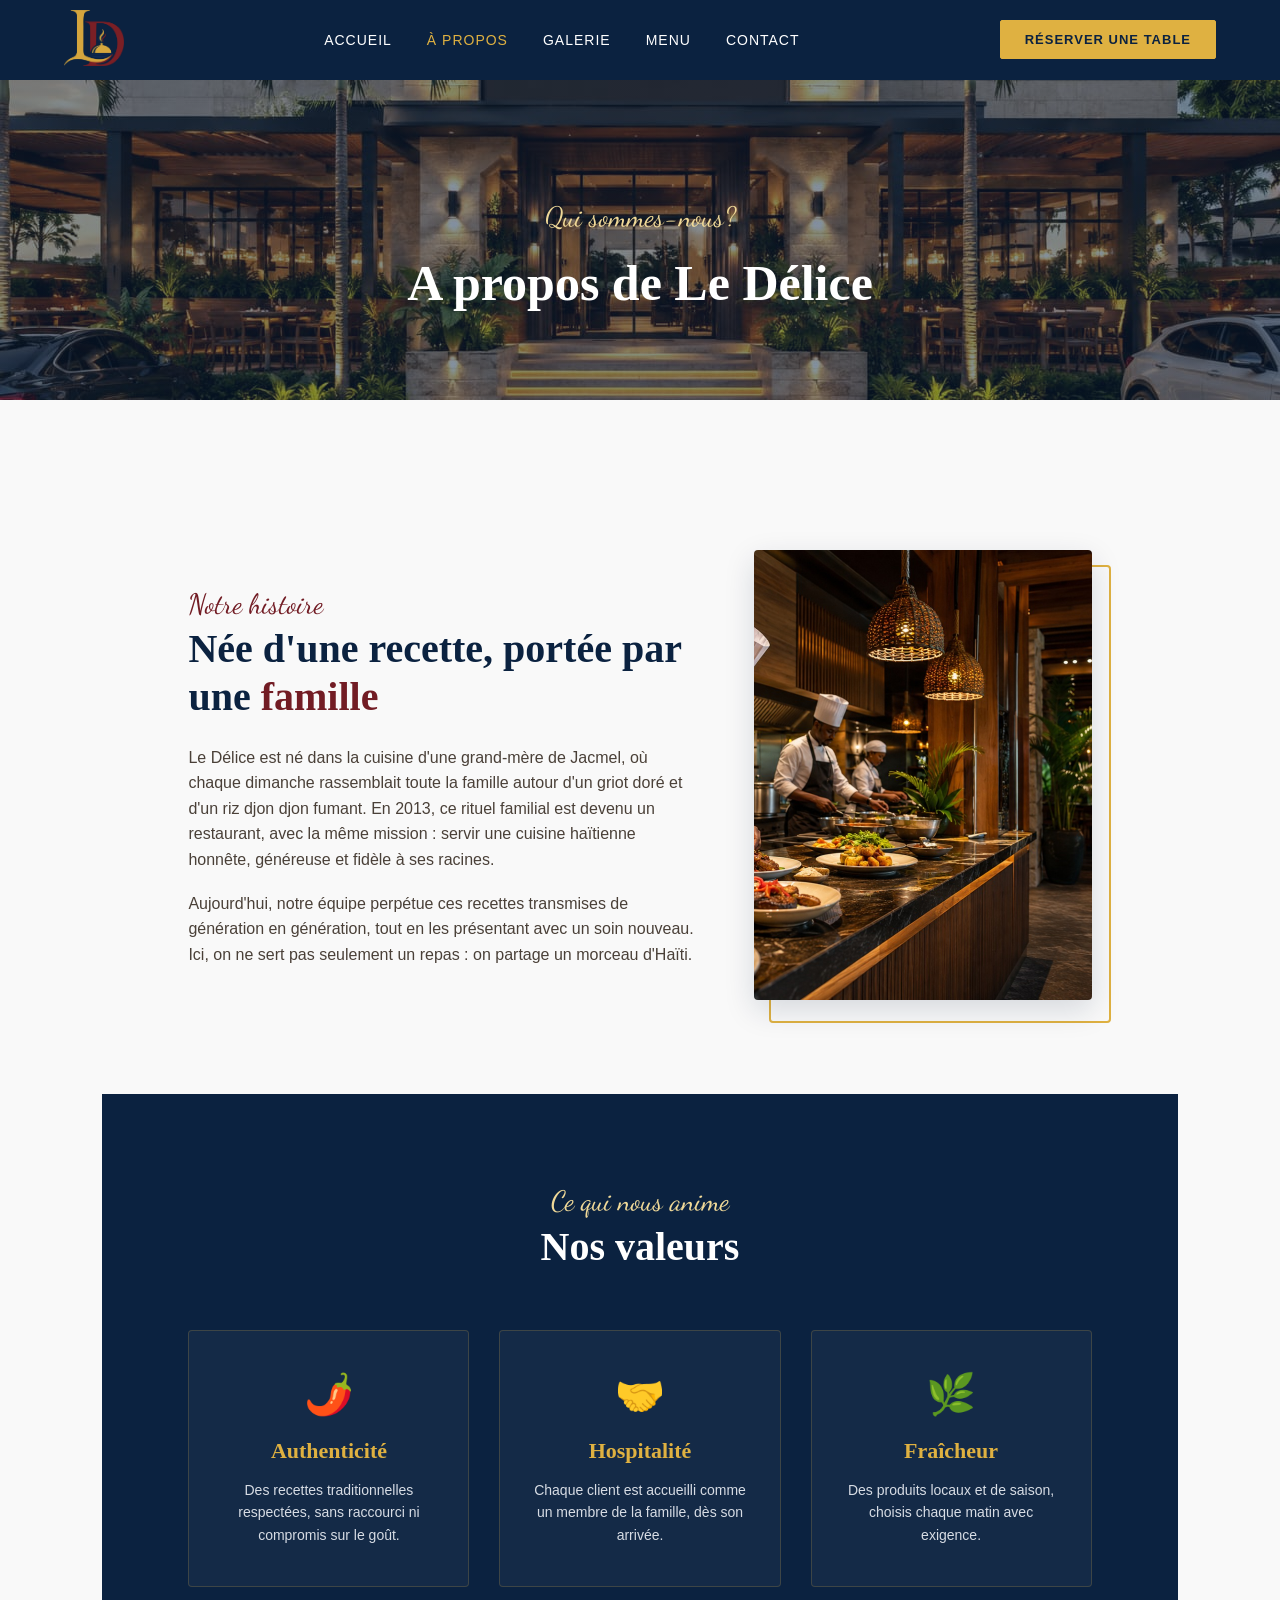
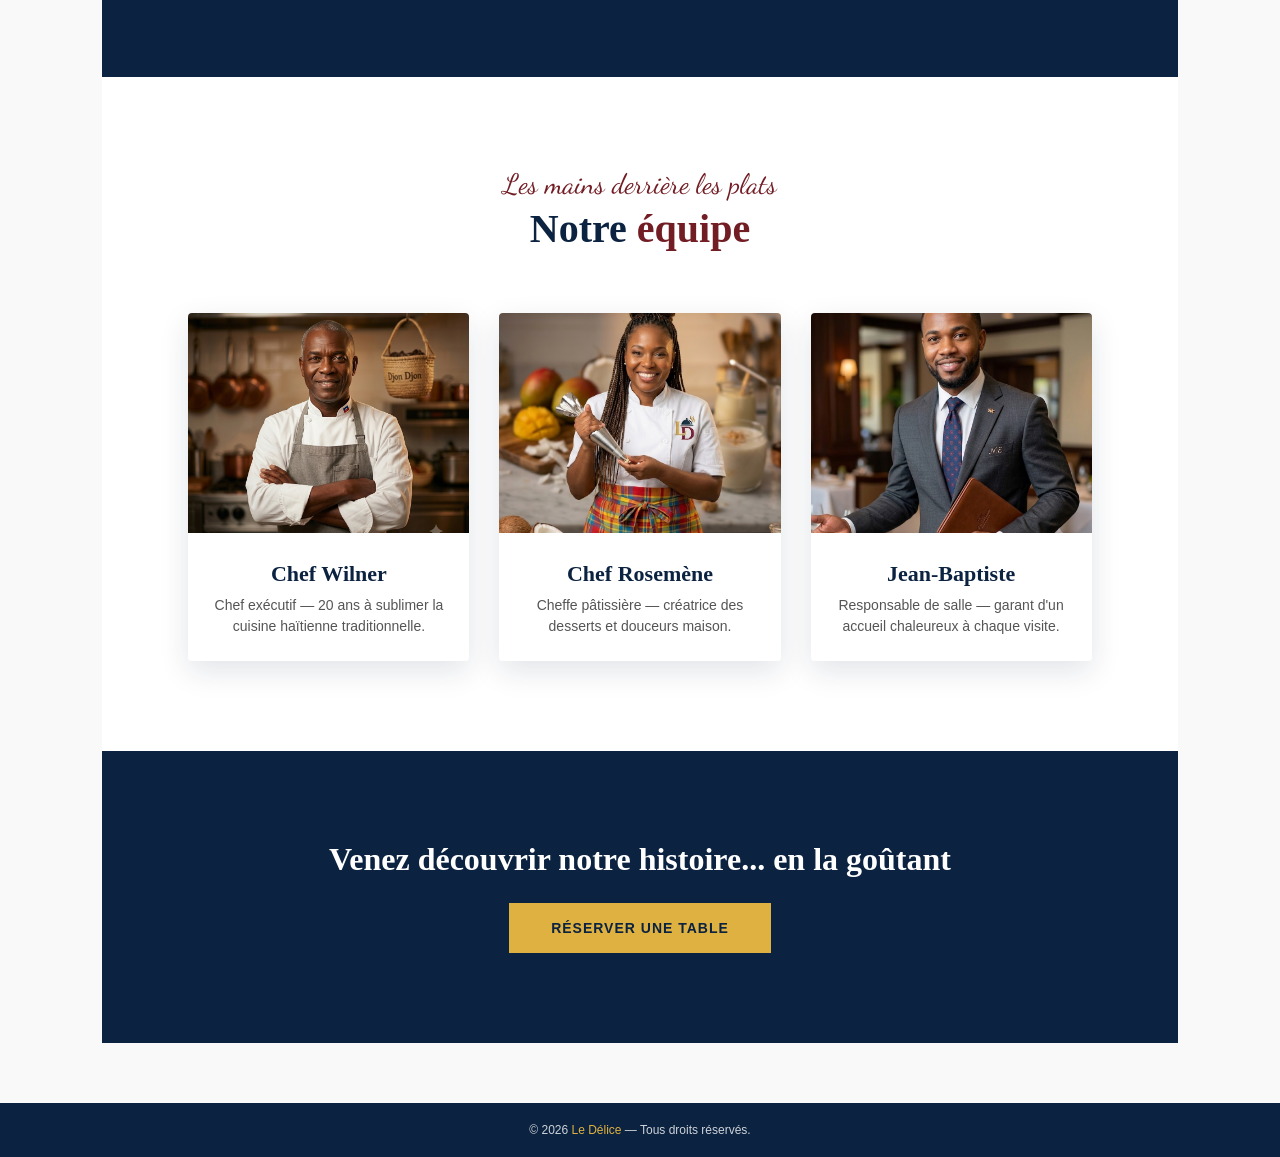
==== commit 278c6c10: "Ajout d'un script js pour le menu hamburger, de nouveaux codes html et css pour la page A-propos" ====
--- a/A-propos.html
+++ b/A-propos.html
@@ -5,16 +5,25 @@
     <meta name="viewport" content="width=device-width, initial-scale=1.0">
     <title>Contact - Le Délice</title>
     <link rel="stylesheet" href="css/style.css">
-    <link rel="stylesheet" href="css/hello.css">
+    <link rel="stylesheet" href="css/responsive.css">
+    <script src="js/script.js"></script>
+</body>
 </head>
 <body class="page-interne">
     
     <header>
      <nav class="navbar">
-        <a href="A propos.html"><img src="image/Le Delice logo png.png" alt="" class="logo"></a>
+        <a href="A-propos.html"><img src="image/Le Delice logo png.png" alt="" class="logo"></a>
+
+        <button class="burger-btn" id="burgerBtn" aria-label="Menu">
+      <span></span>
+      <span></span>
+      <span></span>
+    </button>
+
         <ul class="onglets">
             <li><a href="index.html">Accueil</a></li>
-            <li><a href="A propos.html" class="active">À propos</a></li>
+            <li><a href="A-propos.html" class="active">À propos</a></li>
             <li><a href="Galerie.html">Galerie</a></li>
             <li><a href="Menu.html">Menu</a></li>
             <li><a href="Contact.html">Contact</a></li>
@@ -23,199 +32,91 @@
      </nav>
     </header>
 
-  <section class="hero-interne" style="background-image: url(image/contact.png);">
+  <section class="hero-interne" style="background-image: url(image/delice-exterieur.jpg);">
     <div class="hero-interne-overlay"></div>
     <div class="hero-interne-content">
-    <p class="hero-eyebrow">Restons en contact</p>
-    <h1>Contact</h1>
+    <p class="hero-eyebrow">Qui sommes-nous?</p>
+    <h1>A propos de Le Délice</h1>
     </div>
   </section>
 
   <section id="about">
 
-    <main>
-        <section class="about-hero" aria-labelledby="about-title">
-            <div class="about-hero__content">
-                <!-- <p class="about-eyebrow">À propos de nous</p> -->
-                <h1 id="about-title">Nous servons <span class="about-title__nowrap">le <em>bonheur</em></span></h1>
-                <p class="about-lead">
-                    Au Délice, nous croyons que la bonne cuisine rapproche les gens. Nos chefs préparent chaque plat avec passion, à partir d'ingrédients frais et de recettes haïtiennes authentiques.
-                </p>
+        <section>
+    <div class="split">
+        <div>
+            <span class="eyebrow">Notre histoire</span>
+            <h2 class="section-title">Née d'une recette, portée par une <span>famille</span></h2>
+            <p class="section-lede lede-fullwidth">Le Délice est né dans la cuisine d'une grand-mère de Jacmel, où chaque dimanche rassemblait toute la famille autour d'un griot doré et d'un riz djon djon fumant. En 2013, ce rituel familial est devenu un restaurant, avec la même mission : servir une cuisine haïtienne honnête, généreuse et fidèle à ses racines.</p>
+            <br>
+            <p class="section-lede lede-fullwidth">Aujourd'hui, notre équipe perpétue ces recettes transmises de génération en génération, tout en les présentant avec un soin nouveau. Ici, on ne sert pas seulement un repas : on partage un morceau d'Haïti.</p>
+        </div>
+        <div class="split-frame">
+            <img src="image/cuisinier.jpg" alt="Cuisinière préparant un plat traditionnel">
+        </div>
+    </div>
+</section>
 
-                <a class="about-button" href="#notre-equipe">Voir notre-equipe <span aria-hidden="true">↓</span></a>
+<section class="dark-band">
+    <div class="center section-header-spacing">
+        <span class="eyebrow eyebrow-light">Ce qui nous anime</span>
+        <h2 class="title-white-large">Nos valeurs</h2>
+    </div>
+    <div class="grid grid-3">
+        <div class="value-item">
+            <div class="value-icon">🌶️</div>
+            <h3 class="value-title">Authenticité</h3>
+            <p class="value-text">Des recettes traditionnelles respectées, sans raccourci ni compromis sur le goût.</p>
+        </div>
+        <div class="value-item">
+            <div class="value-icon">🤝</div>
+            <h3 class="value-title">Hospitalité</h3>
+            <p class="value-text">Chaque client est accueilli comme un membre de la famille, dès son arrivée.</p>
+        </div>
+        <div class="value-item">
+            <div class="value-icon">🌿</div>
+            <h3 class="value-title">Fraîcheur</h3>
+            <p class="value-text">Des produits locaux et de saison, choisis chaque matin avec exigence.</p>
+        </div>
+    </div>
+</section>
+
+<section class="section-white-bg">
+    <div class="center section-header-spacing">
+        <span class="eyebrow">Les mains derrière les plats</span>
+        <h2 class="section-title">Notre <span>équipe</span></h2>
+    </div>
+    <div class="grid grid-3">
+        <div class="card">
+            <img src="image/chef-exe.png" alt="Chef cuisinier">
+            <div class="card-body">
+                <h3>Chef Wilner</h3>
+                <p>Chef exécutif — 20 ans à sublimer la cuisine haïtienne traditionnelle.</p>
             </div>
+        </div>
+        <div class="card">
+            <img src="image/2rosemene.jpg" alt="Cheffe pâtissière">
+            <div class="card-body">
+                <h3>Chef Rosemène</h3>
+                <p>Cheffe pâtissière — créatrice des desserts et douceurs maison.</p>
+            </div>
+        </div>
+        <div class="card">
+            <img src="image/souschef2.jpg" alt="Responsable de salle">
+            <div class="card-body">
+                <h3>Jean-Baptiste</h3>
+                <p>Responsable de salle — garant d'un accueil chaleureux à chaque visite.</p>
+            </div>
+        </div>
+    </div>
+</section>
 
-            <div class="about-hero__visual">
-                <div class="about-hero__image">
-                    <img src="image/griyo.png" alt="Griyo haïtien préparé par Le Délice" loading="eager">
-                </div>
-                <div class="experience-badge" aria-label="Plus de 10 ans d'expérience">
-                    <span class="experience-badge__icon" aria-hidden="true">♨</span>
-                    <strong>10+</strong>
-                    <span>ans d'expérience</span>
-                </div>
-            </div>
-
-            <div class="about-benefits" aria-label="Pourquoi choisir Le Délice">
-                <article class="benefit-card">
-                    <span class="benefit-card__icon" aria-hidden="true">◆</span>
-                    <h2>Ingrédients frais</h2>
-                </article>
-                <article class="benefit-card">
-                    <span class="benefit-card__icon" aria-hidden="true">♛</span>
-                    <h2>Chefs passionnés</h2>
-                </article>
-                <article class="benefit-card">
-                    <span class="benefit-card__icon" aria-hidden="true">⌁</span>
-                    <h2>Service rapide</h2>
-                </article>
-                <article class="benefit-card">
-                    <span class="benefit-card__icon" aria-hidden="true">♥</span>
-                    <h2>Clients heureux</h2>
-                </article>
-            </div>
-        </section>
-
-        <section class="about-values" aria-labelledby="values-title">
-            <div class="about-values__heading">
-                <p class="about-eyebrow">Ce qui nous anime</p>
-                <h2 id="values-title">Nos valeurs</h2>
-            </div>
-
-            <div class="about-values__grid">
-                <article class="value-card">
-                    <span class="value-card__number">01</span>
-                    <h3>Authenticité</h3>
-                    <p>Nous préservons l'âme des recettes haïtiennes et les transmettons avec fierté.</p>
-                </article>
-                <article class="value-card">
-                    <span class="value-card__number">02</span>
-                    <h3>Qualité</h3>
-                    <p>Nous choisissons de bons ingrédients pour offrir une cuisine fraîche et savoureuse.</p>
-                </article>
-                <article class="value-card">
-                    <span class="value-card__number">03</span>
-                    <h3>Convivialité</h3>
-                    <p>Nous accueillons chaque client comme un invité autour de notre table.</p>
-                </article>
-            </div>
-        </section>
-
-        <section class="team-section" id="notre-equipe" aria-labelledby="team-title">
-            <div class="team-heading">
-                <p class="team-eyebrow">Les visages du Délice</p>
-                <h1 id="team-title">Notre équipe</h1>
-                <p>Un collectif de passionnés qui met son talent, sa créativité et son énergie au service de chaque expérience.</p>
-            </div>
-
-            <div class="team-carousel" aria-roledescription="carousel" aria-label="Membres de notre équipe">
-                <div class="team-carousel__viewport">
-                    <div class="team-carousel__track">
-                        <article class="team-slide" aria-label="1 sur 3">
-                            <div class="team-slide__image">
-                                <img src="image/Kenley.png" alt="Portrait de Kenley Elysee">
-                            </div>
-                            <div class="team-slide__content">
-                                <p class="team-slide__role">CEO &amp; Fondateur</p>
-                                <h2>Kenley Elysee</h2>
-                                <p>Vision, leadership et passion pour faire de chaque visite au Délice une expérience mémorable.</p>
-                            </div>
-                        </article>
-
-                        <article class="team-slide" aria-label="2 sur 3">
-                            <div class="team-slide__image">
-                                <img src="image/Sara.png" alt="Portrait de Sara Julot">
-                            </div>
-                            <div class="team-slide__content">
-                                <p class="team-slide__role">Administratrice &amp; Co-fondatrice</p>
-                                <h2>Sara Julot</h2>
-                                <p>Organisation, accueil et attention aux détails pour assurer un service à la hauteur de nos clients.</p>
-                            </div>
-                        </article>
-
-                        <article class="team-slide" aria-label="3 sur 3">
-                            <div class="team-slide__image">
-                                <img src="image/marie kwizin.png" alt="Portrait de Marie Judith">
-                            </div>
-                            <div class="team-slide__content">
-                                <p class="team-slide__role">Responsable cuisine</p>
-                                <h2>Marie Judith</h2>
-                                <p>Créativité et savoir-faire au cœur de chaque assiette, dans le respect des saveurs haïtiennes.</p>
-                            </div>
-                        </article>
-                    </div>
-                </div>
-
-                <div class="team-carousel__controls">
-                    <button class="team-arrow team-arrow--prev" type="button" aria-label="Membre précédent">&#8592;</button>
-                    <div class="team-dots" aria-label="Choisir un membre"></div>
-                    <button class="team-arrow team-arrow--next" type="button" aria-label="Membre suivant">&#8594;</button>
-                </div>
-            </div>
-        </section>
-
-    <script>
-        const carousel = document.querySelector('.team-carousel');
-        const track = carousel.querySelector('.team-carousel__track');
-        const slides = [...carousel.querySelectorAll('.team-slide')];
-        const dotsContainer = carousel.querySelector('.team-dots');
-        let currentSlide = 0;
-        let autoPlay;
-
-        slides.forEach((slide, index) => {
-            const dot = document.createElement('button');
-            dot.type = 'button';
-            dot.className = 'team-dot';
-            dot.setAttribute('aria-label', `Afficher le membre ${index + 1}`);
-            dot.addEventListener('click', () => showSlide(index));
-            dotsContainer.appendChild(dot);
-        });
-
-        const dots = [...dotsContainer.children];
-
-        function showSlide(index) {
-            currentSlide = (index + slides.length) % slides.length;
-            slides.forEach((slide, i) => {
-                const previous = (currentSlide - 1 + slides.length) % slides.length;
-                const next = (currentSlide + 1) % slides.length;
-
-                slide.classList.toggle('is-active', i === currentSlide);
-                slide.classList.toggle('is-prev', i === previous);
-                slide.classList.toggle('is-next', i === next);
-                slide.setAttribute('aria-hidden', i !== currentSlide);
-            });
-            dots.forEach((dot, i) => {
-                dot.classList.toggle('is-active', i === currentSlide);
-                dot.setAttribute('aria-current', i === currentSlide ? 'true' : 'false');
-            });
-        }
-
-        function startAutoPlay() {
-            clearInterval(autoPlay);
-            autoPlay = setInterval(() => showSlide(currentSlide + 1), 5000);
-        }
-
-        carousel.querySelector('.team-arrow--prev').addEventListener('click', () => {
-            showSlide(currentSlide - 1);
-            startAutoPlay();
-        });
-
-        carousel.querySelector('.team-arrow--next').addEventListener('click', () => {
-            showSlide(currentSlide + 1);
-            startAutoPlay();
-        });
-
-        carousel.addEventListener('mouseenter', () => clearInterval(autoPlay));
-        carousel.addEventListener('mouseleave', startAutoPlay);
-        carousel.addEventListener('focusin', () => clearInterval(autoPlay));
-        carousel.addEventListener('focusout', startAutoPlay);
-
-        showSlide(0);
-        startAutoPlay();
-    </script>
-    </main>
-
-
+<section class="dark-band text-center">
+    <h2 class="cta-title">Venez découvrir notre histoire... en la goûtant</h2>
+    <div class="cta-action">
+        <a href="Réservation.html" class="btn btn-gold">Réserver une table</a>
+    </div>
+</section>
   </section>
 
    <footer>
--- a/css/style.css
+++ b/css/style.css
@@ -593,8 +593,306 @@
        color: white;
     }
 
-
-
-
-    
-
+    /*STYLE POUR  MENU*/
+
+#menu {
+    max-width: 1100px;
+    margin: 0 auto;
+    padding: 60px 5%;
+}
+
+.menu-tabs {
+    display: flex;
+    justify-content: center;
+    align-items: center;
+    flex-wrap: wrap;
+    gap: 16px;
+    margin-bottom: 50px;
+    top: 70px;
+    background-color: rgba(249, 249, 249, 0.95);
+    backdrop-filter: blur(8px);
+    padding: 20px 15px;
+    border-bottom: 2px solid rgba(223, 177, 65, 0.3);
+}
+
+.menu-tabs a {
+    display: inline-block;
+    text-decoration: none;
+    color: #0b2240;
+    background-color: #faf5ea;
+    border: 1px solid #d9cfbe;
+    padding: 12px 26px;
+    border-radius: 4px;
+    font-family: 'Montserrat', sans-serif;
+    font-size: 15px;
+    font-weight: 700;
+    text-transform: uppercase;
+    letter-spacing: 1px;
+    transition: all 0.35s ease;
+    box-shadow: 0 2px 5px rgba(11, 34, 64, 0.05);
+}
+
+.menu-tabs a:hover {
+    background-color: #dfb141;
+    color: #0b2240;
+    border-color: #dfb141;
+}
+
+.menu-category {
+    margin-bottom: 70px;
+    scroll-margin-top: 140px; /* Anpeche tit la kouvri lè ou klike sou yon tab */
+}
+
+.menu-category .eyebrow {
+    font-family: 'Dancing Script', cursive;
+    font-size: 32px;
+    color: #721c24;
+    display: block;
+    line-height: 1;
+}
+
+.menu-category h3 {
+    font-family: 'Playfair Display', serif;
+    font-size: 36px;
+    color: #0b2240;
+    margin-bottom: 35px;
+    padding-bottom: 10px;
+    border-bottom: 2px solid #dfb141;
+    display: flex;
+    align-items: baseline;
+    gap: 15px;
+}
+
+.menu-item {
+    display: flex;
+    justify-content: space-between;
+    align-items: flex-start;
+    background: #ffffff;
+    padding: 22px 28px;
+    margin-bottom: 16px;
+    border-radius: 4px;
+    border-left: 4px solid #dfb141;
+    box-shadow: 0 4px 15px rgba(11, 34, 64, 0.06);
+    transition: 0.35s ease;
+}
+
+.menu-item:hover {
+    transform: translateY(-3px);
+    border-left-color: #721c24;
+    box-shadow: 0 10px 25px rgba(11, 34, 64, 0.12);
+}
+
+.menu-item .name {
+    font-family: 'Playfair Display', serif;
+    font-size: 20px;
+    font-weight: 700;
+    color: #0b2240;
+    margin-bottom: 6px;
+}
+
+.menu-item .desc {
+    font-family: 'Montserrat', sans-serif;
+    font-size: 14px;
+    color: #555555;
+    line-height: 1.5;
+    max-width: 650px;
+}
+
+.menu-item .price {
+    font-family: 'Montserrat', sans-serif;
+    font-size: 18px;
+    font-weight: 700;
+    color: #721c24;
+    background-color: #faf5ea;
+    padding: 6px 14px;
+    border-radius: 2px;
+    border: 1px solid rgba(223, 177, 65, 0.4);
+    white-space: nowrap;
+    margin-left: 20px;
+}
+
+
+/*Style pour A propos*/
+
+
+/* Structure générale des sections de la page */
+.page-interne #about {
+    padding-top: 60px;
+    padding-bottom: 60px;
+}
+
+.section-white-bg {
+    background-color: #ffffff;
+}
+
+.dark-band {
+    background-color: #0b2240;
+    color: #ffffff;
+}
+
+.text-center {
+    text-align: center;
+}
+
+.section-header-spacing {
+    margin-bottom: 60px;
+}
+
+/* Titres et textes spécifiques */
+.section-title {
+    font-family: 'Playfair Display', serif;
+    color: #0b2240;
+    line-height: 1.2;
+    font-weight: 700;
+    font-size: 40px;
+    margin-bottom: 24px;
+}
+
+.section-title span {
+    color: #721c24;
+}
+
+.title-white-large {
+    font-family: 'Playfair Display', serif;
+    color: #ffffff;
+    font-size: 40px;
+    font-weight: 700;
+    margin-top: 5px;
+}
+
+.eyebrow-light {
+    color: #f0d998 !important;
+}
+
+.section-lede {
+    color: #4a4038;
+    font-size: 16px;
+    line-height: 1.6;
+}
+
+/* 1. Section Notre Histoire (Disposition Split) */
+.split {
+    display: grid;
+    grid-template-columns: 1.2fr 0.8fr;
+    gap: 60px;
+    align-items: center;
+    max-width: 1100px;
+    margin: 0 auto;
+}
+
+.split-frame {
+    position: relative;
+}
+
+.split-frame img {
+    width: 100%;
+    height: 450px;
+    object-fit: cover;
+    border-radius: 4px;
+    box-shadow: 0 10px 30px rgba(11, 34, 64, 0.15);
+}
+
+/* Petit effet décoratif derrière l'image */
+.split-frame::before {
+    content: "";
+    position: absolute;
+    top: 15px;
+    left: 15px;
+    width: 100%;
+    height: 100%;
+    border: 2px solid #dfb141;
+    border-radius: 4px;
+    z-index: -1;
+}
+
+/* 2. Section Nos Valeurs (Grille) */
+.grid-3 {
+    grid-template-columns: repeat(3, 1fr);
+    max-width: 1100px;
+    margin: 0 auto;
+}
+
+.value-item {
+    background-color: rgba(255, 255, 255, 0.04);
+    border: 1px solid rgba(223, 177, 65, 0.2);
+    padding: 40px 30px;
+    text-align: center;
+    border-radius: 4px;
+    transition: all 0.35s ease;
+}
+
+.value-item:hover {
+    transform: translateY(-5px);
+    background-color: rgba(255, 255, 255, 0.08);
+    border-color: #dfb141;
+}
+
+.value-icon {
+    font-size: 40px;
+    margin-bottom: 20px;
+    display: inline-block;
+}
+
+.value-title {
+    font-family: 'Playfair Display', serif;
+    color: #dfb141;
+    font-size: 22px;
+    margin-bottom: 15px;
+}
+
+.value-text {
+    color: #d7dce4;
+    font-size: 14px;
+    line-height: 1.6;
+}
+
+/* 3. Section Notre Équipe (Cards) */
+.page-interne .card {
+    transition: transform 0.35s ease, box-shadow 0.35s ease;
+}
+
+.page-interne .card:hover {
+    transform: translateY(-5px);
+    box-shadow: 0 15px 35px rgba(11, 34, 64, 0.18);
+}
+
+.page-interne .card img {
+    height: 28px0px; /* Un peu plus haut pour les portraits d'équipe */
+}
+
+.card-body {
+    padding: 24px;
+    text-align: center;
+    background-color: #ffffff;
+}
+
+.card-body h3 {
+    font-family: 'Playfair Display', serif;
+    color: #0b2240;
+    font-size: 22px;
+    margin-bottom: 8px;
+}
+
+.card-body p {
+    font-size: 14px;
+    color: #555555;
+    line-height: 1.5;
+}
+
+/* 4. Section CTA (Call to Action final) */
+.cta-title {
+    font-family: 'Playfair Display', serif;
+    font-size: 32px;
+    color: #ffffff;
+    margin-bottom: 25px;
+}
+
+.cta-action {
+    display: inline-block;
+}
+
+.cta-action .btn-gold {
+    width: auto;
+    padding: 15px 40px;
+}
+
--- a/css/responsive.css
+++ b/css/responsive.css
@@ -0,0 +1,382 @@
+/* ==========================================
+   1. GLOBAL & MOBILE MENU / NAVBAR
+   ========================================== */
+@media screen and (max-width: 992px) {
+    .navbar {
+        flex-direction: column;
+        gap: 15px;
+        padding: 15px 5%;
+    }
+
+    .onglets {
+        gap: 20px;
+        flex-wrap: wrap;
+        justify-content: center;
+    }
+}
+
+@media screen and (max-width: 768px) {
+    section {
+        padding: 50px 5%;
+    }
+
+    .onglets {
+        gap: 12px;
+    }
+
+    .onglets a {
+        font-size: 12px;
+    }
+
+    .btn-nav {
+        padding: 8px 16px;
+        font-size: 11px;
+    }
+}
+
+/* ==========================================
+   1. GLOBAL & MOBILE MENU / NAVBAR (HAMBURGER)
+   ========================================== */
+
+/* Bouton Hamburger pi piti parapar ak ekran nòmal */
+.burger-btn {
+    display: none;
+    flex-direction: column;
+    justify-content: space-between;
+    width: 28px;
+    height: 21px;
+    background: transparent;
+    border: none;
+    cursor: pointer;
+    z-index: 101;
+}
+
+.burger-btn span {
+    width: 100%;
+    height: 3px;
+    background-color: #dfb141; /* Koulè lò */
+    border-radius: 2px;
+    transition: all 0.3s ease;
+}
+
+/* Stil pou ekran mobil ak tablet */
+@media screen and (max-width: 992px) {
+    .navbar {
+        position: relative;
+        flex-direction: row;
+        justify-content: space-between;
+        align-items: center;
+        padding: 15px 5%;
+    }
+
+    /* Affiche bouton hamburger a */
+    .burger-btn {
+        display: flex;
+    }
+
+    /* Kache meni an e mete l pou l parèt an kaskad (dropdown) */
+    .onglets {
+        position: absolute;
+        top: 100%;
+        left: 0;
+        width: 100%;
+        background-color: rgba(11, 34, 64, 0.98);
+        flex-direction: column;
+        align-items: center;
+        gap: 20px;
+        padding: 25px 0;
+        box-shadow: 0 10px 20px rgba(0,0,0,0.3);
+        
+        /* Kache pa defo */
+        display: none; 
+    }
+
+    /* Lè meni an louvri ak JavaScript */
+    .onglets.active {
+        display: flex;
+    }
+
+    /* Bouton 'Réserver une table' an sou mobil */
+    .btn-nav {
+        display: none; /* Ou ka kite l kache oswa mete l anndan meni an */
+    }
+}
+
+
+
+/* ==========================================
+   2. HERO SECTION
+   ========================================== */
+@media screen and (max-width: 768px) {
+    .hero {
+        height: 75vh;
+    }
+
+    .hero-content h1 {
+        font-size: 52px;
+    }
+
+    .hero-content p {
+        font-size: 12px;
+        letter-spacing: 2px;
+        margin-bottom: 25px;
+    }
+
+    .btn-hero {
+        padding: 12px 24px;
+        font-size: 12px;
+    }
+}
+
+@media screen and (max-width: 480px) {
+    .hero-content h1 {
+        font-size: 40px;
+    }
+}
+
+
+/* ==========================================
+   3. STATISTIQUES / MARQUE
+   ========================================== */
+@media screen and (max-width: 992px) {
+    .stats {
+        grid-template-columns: repeat(2, 1fr);
+        gap: 25px;
+    }
+}
+
+@media screen and (max-width: 480px) {
+    .stats {
+        grid-template-columns: 1fr;
+        gap: 20px;
+    }
+
+    .numero {
+        font-size: 36px;
+    }
+}
+
+
+/* ==========================================
+   4. SECTION À PROPOS (ABOUT APERÇU)
+   ========================================== */
+@media screen and (max-width: 992px) {
+    .division {
+        grid-template-columns: 1fr;
+        gap: 30px;
+        text-align: center;
+    }
+
+    .about-apercu-img img {
+        margin: 0 auto;
+        max-height: 350px;
+        width: 100%;
+        object-fit: cover;
+    }
+
+    .section-texte {
+        margin: 0 auto;
+        text-align: justify;
+    }
+}
+
+@media screen and (max-width: 768px) {
+    .section-titre {
+        font-size: 30px;
+    }
+
+    .eyebrow {
+        font-size: 24px;
+    }
+}
+
+
+/* ==========================================
+   5. MENU APERÇU (GRILLE DE CARTS)
+   ========================================== */
+@media screen and (max-width: 992px) {
+    .grid-4 {
+        grid-template-columns: repeat(2, 1fr);
+    }
+}
+
+@media screen and (max-width: 576px) {
+    .grid-4 {
+        grid-template-columns: 1fr;
+    }
+
+    .menu-apercu .section-texte.center {
+       margin-bottom: 40px; 
+       text-align: center;
+    }
+
+    .card img {
+        height: 200px;
+    }
+}
+
+
+/* ==========================================
+   6. SECTION RÉSERVATION (ACCUEIL)
+   ========================================== */
+@media screen and (max-width: 992px) {
+    .reservation-conteneur {
+        flex-direction: column;
+        gap: 40px;
+        text-align: center;
+    }
+
+    .reservation-texte {
+        flex: 1 1 100%;
+    }
+
+    .reservation-infos {
+        flex: 1 1 100%;
+        width: 100%;
+    }
+}
+
+@media screen and (max-width: 576px) {
+    .reservation-infos {
+        flex-direction: column;
+    }
+
+    .reservation-titre {
+        font-size: 30px;
+    }
+}
+
+
+/* ==========================================
+   7. PAGES INTERNES & FORMULAIRES
+   ========================================== */
+@media screen and (max-width: 768px) {
+    .hero-interne {
+        height: 280px;
+        padding: 140px 20px 0 20px;
+    }
+
+    .hero-interne h1 {
+        font-size: 34px;
+    }
+
+    .form-card {
+        padding: 25px 20px;
+    }
+
+    .form-row {
+        grid-template-columns: 1fr;
+        gap: 0;
+    }
+}
+
+
+/* ==========================================
+   8. FOOTER
+   ========================================== */
+@media screen and (max-width: 768px) {
+    footer {
+        font-size: 11px;
+        padding: 15px;
+    }
+}
+
+/*Responsive page A-propos*/
+
+/* ==========================================================================
+   RESPONSIVE - PAGE À PROPOS
+   ========================================================================== */
+
+/* ─── TABLETTES (Moins de 992px) ─── */
+@media screen and (max-width: 992px) {
+    section {
+        padding: 60px 5%;
+    }
+
+    /* Ajustement du split Histoire */
+    .split {
+        grid-template-columns: 1fr; /* Passage sur une seule colonne */
+        gap: 40px;
+    }
+
+    .split-frame img {
+        height: 380px; /* Légère réduction de la hauteur de l'image */
+    }
+
+    /* Grille des valeurs et de l'équipe passe à 2 colonnes */
+    .grid-3 {
+        grid-template-columns: repeat(2, 1fr);
+        gap: 20px;
+    }
+}
+
+/* ─── PETITES TABLETTES / GRAND MOBILES (Moins de 768px) ─── */
+@media screen and (max-width: 768px) {
+    .hero-interne {
+        height: 320px;
+        padding: 160px 20px;
+    }
+
+    .hero-interne h1 {
+        font-size: 38px;
+    }
+
+    .section-title, 
+    .title-white-large {
+        font-size: 32px;
+    }
+
+    .cta-title {
+        font-size: 26px;
+    }
+    
+    /* Correction de la coquille de hauteur héritée de ta classe principale */
+    .page-interne .card img {
+        height: 280px; 
+    }
+}
+
+/* ─── MOBILES (Moins de 576px) ─── */
+@media screen and (max-width: 576px) {
+    section {
+        padding: 50px 4%;
+    }
+
+    .section-header-spacing {
+        margin-bottom: 40px;
+    }
+
+    /* Histoire */
+    .split-frame img {
+        height: 280px; /* Plus adapté aux petits écrans */
+    }
+    
+    .split-frame::before {
+        display: none; /* On retire l'effet d'encadrement doré pour éviter les débordements horizontaux */
+    }
+
+    /* Passage de toutes les grilles sur 1 seule colonne alignée */
+    .grid-3 {
+        grid-template-columns: 1fr;
+        gap: 25px;
+    }
+
+    .value-item {
+        padding: 30px 20px;
+    }
+
+    /* Ajustement des textes et boutons */
+    .section-lede {
+        font-size: 15px;
+    }
+
+    .cta-title {
+        font-size: 22px;
+        line-height: 1.4;
+    }
+
+    .cta-action, 
+    .cta-action .btn-gold {
+        width: 100%; /* Le bouton prend toute la largeur sur mobile pour cliquer plus facilement */
+    }
+}
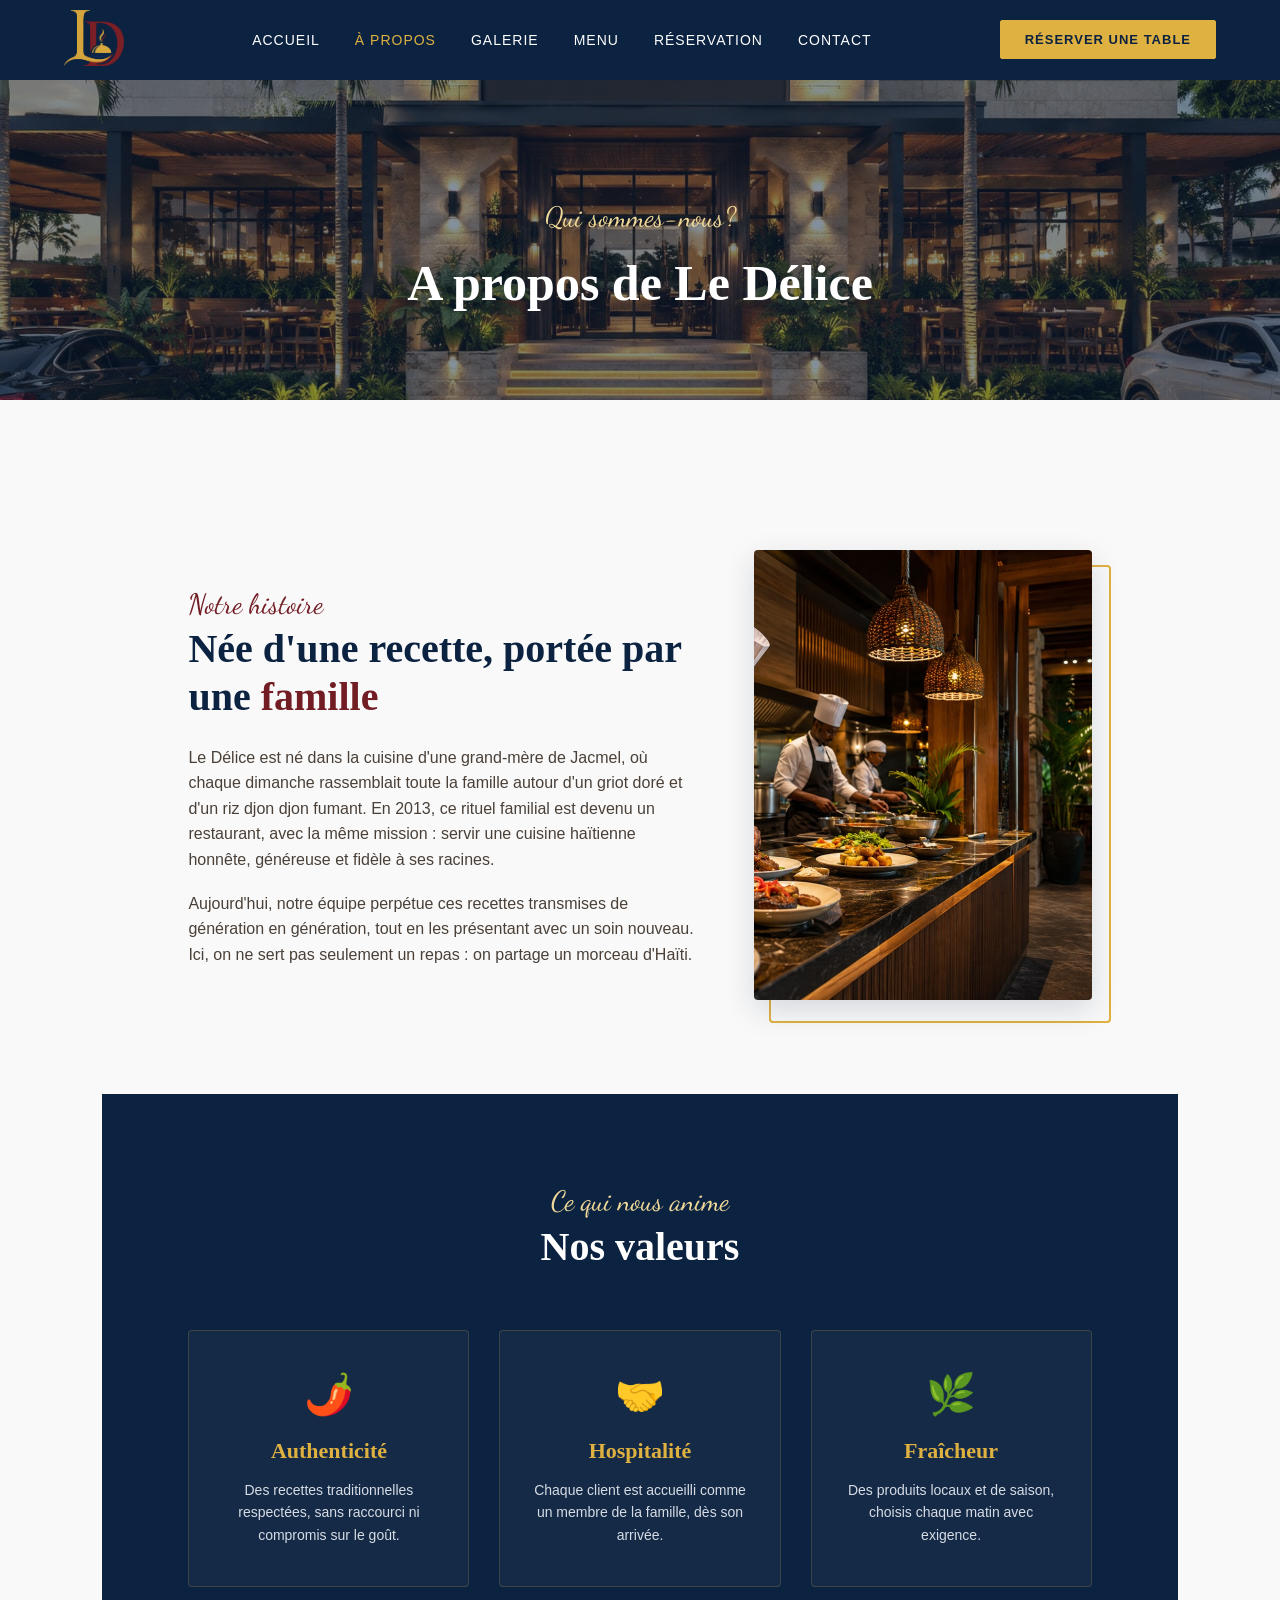
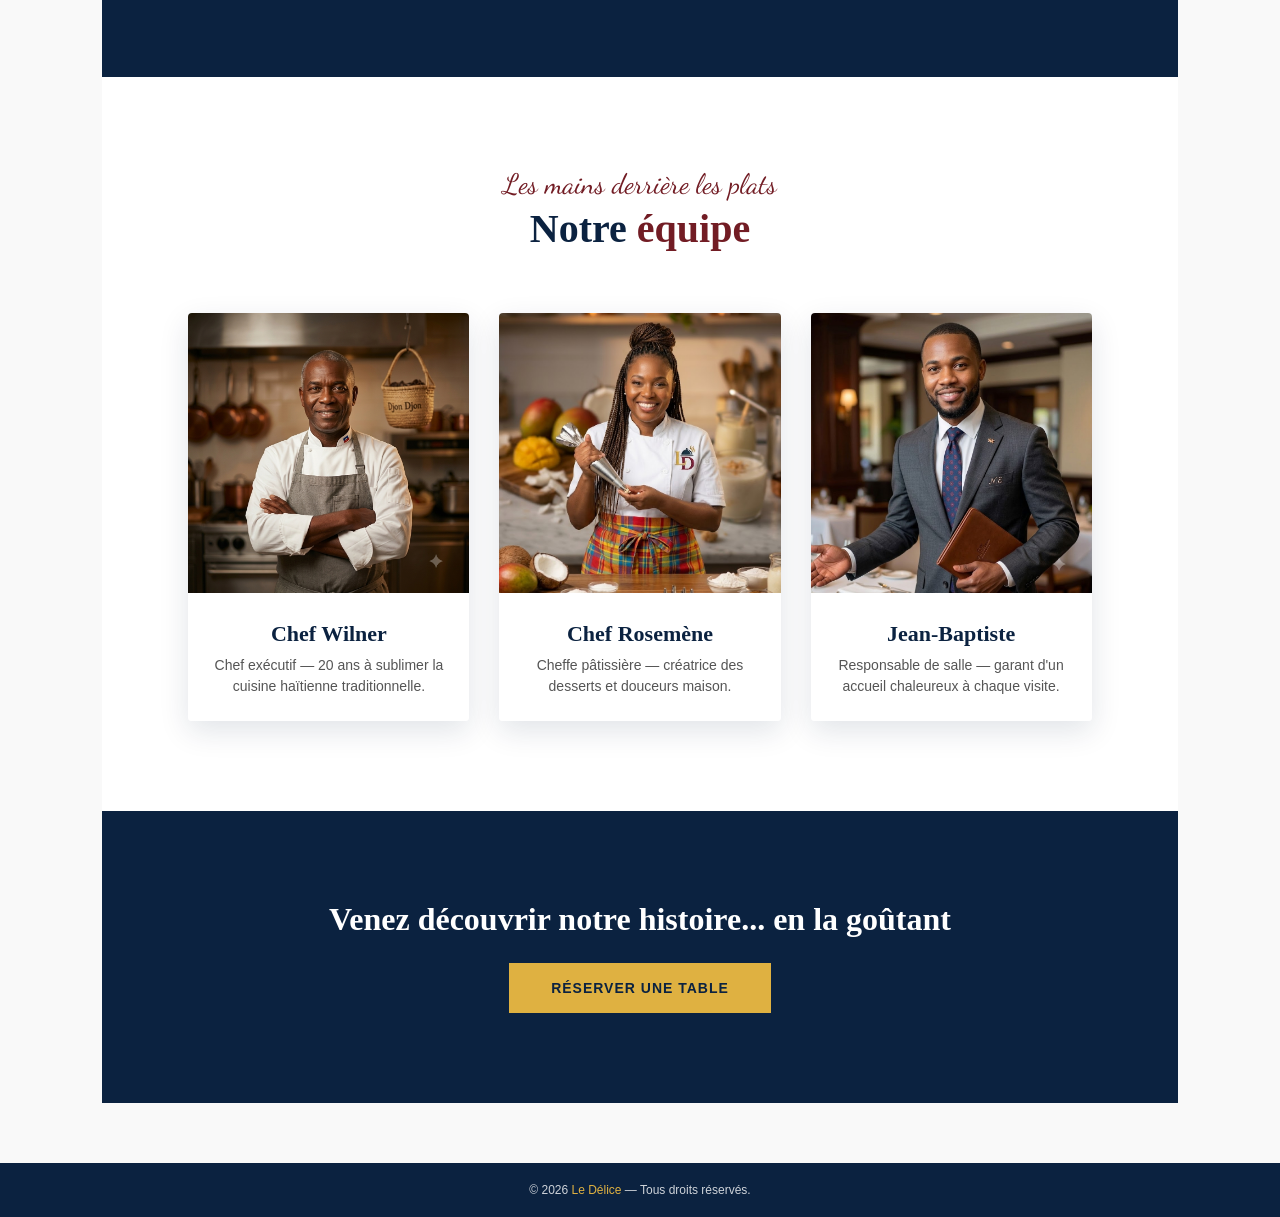
==== commit dc72ad56: "Derniere retouche" ====
--- a/A-propos.html
+++ b/A-propos.html
@@ -7,7 +7,6 @@
     <link rel="stylesheet" href="css/style.css">
     <link rel="stylesheet" href="css/responsive.css">
     <script src="js/script.js"></script>
-</body>
 </head>
 <body class="page-interne">
     
@@ -26,6 +25,7 @@
             <li><a href="A-propos.html" class="active">À propos</a></li>
             <li><a href="Galerie.html">Galerie</a></li>
             <li><a href="Menu.html">Menu</a></li>
+            <li><a href="Réservation.html">Réservation</a></li>
             <li><a href="Contact.html">Contact</a></li>
         </ul>
         <a href="Réservation.html"  class="btn-nav">Réserver une table</a>
--- a/css/style.css
+++ b/css/style.css
@@ -181,6 +181,7 @@
         letter-spacing: 5px;
         text-transform: uppercase;
         margin-bottom: 35px;
+        line-height: 25px;
     }
 
     .btn-hero{
@@ -592,6 +593,224 @@
        border-color: #721c24;
        color: white;
     }
+/*Galerie*/
+
+#galerie {
+    background-color: #faf5ea;
+    color: #0b2240;
+    padding-bottom: 80px;
+}
+
+.gallery-hero {
+    display: grid;
+    grid-template-columns: 1fr 1fr;
+    align-items: center;
+    gap: 40px;
+    max-width: 1200px;
+    margin: 0 auto;
+    padding: 80px 5% 60px;
+}
+
+.gallery-hero__content h1 {
+    font-family: 'Playfair Display', serif;
+    font-size: 52px;
+    line-height: 1.1;
+    color: #0b2240;
+    margin: 15px 0 20px;
+}
+
+.gallery-hero__content h1 em {
+    font-family: 'Dancing Script', cursive;
+    color: #721c24;
+    font-style: normal;
+}
+
+.gallery-hero__content p {
+    font-family: 'Montserrat', sans-serif;
+    font-size: 16px;
+    color: #555;
+    line-height: 1.6;
+    max-width: 480px;
+    margin-bottom: 30px;
+}
+
+.gallery-scroll {
+    display: inline-flex;
+    align-items: center;
+    gap: 10px;
+    font-family: 'Montserrat', sans-serif;
+    font-size: 14px;
+    font-weight: 700;
+    color: #0b2240;
+    text-decoration: none;
+    text-transform: uppercase;
+    letter-spacing: 1px;
+    transition: 0.3s ease;
+}
+
+.gallery-scroll:hover {
+    color: #721c24;
+    transform: translateY(3px);
+}
+
+.gallery-hero__visual {
+    position: relative;
+    text-align: center;
+}
+
+.gallery-hero__visual img {
+    width: 100%;
+    max-width: 450px;
+    border-radius: 12px;
+    box-shadow: 0 20px 40px rgba(11, 34, 64, 0.15);
+    object-fit: cover;
+}
+
+/* --- Section Prensipal (.gallery-main) --- */
+.gallery-main {
+    max-width: 1200px;
+    margin: 0 auto;
+    padding: 0 5%;
+}
+
+.gallery-heading {
+    display: flex;
+    justify-content: space-between;
+    align-items: flex-end;
+    margin-bottom: 50px;
+    border-bottom: 2px solid #dfb141;
+    padding-bottom: 20px;
+}
+
+.gallery-heading h2 {
+    font-family: 'Playfair Display', serif;
+    font-size: 38px;
+    color: #0b2240;
+}
+
+.gallery-heading p {
+    font-family: 'Montserrat', sans-serif;
+    font-size: 15px;
+    color: #666;
+    max-width: 400px;
+}
+
+.gallery-grid {
+    display: grid;
+    grid-template-columns: repeat(3, 1fr);
+    grid-auto-rows: 280px;
+    gap: 24px;
+    margin-bottom: 80px;
+}
+
+.gallery-card {
+    position: relative;
+    border-radius: 8px;
+    overflow: hidden;
+    margin: 0;
+    box-shadow: 0 10px 20px rgba(11, 34, 64, 0.08);
+    background-color: #0b2240;
+}
+
+.gallery-card img {
+    width: 100%;
+    height: 100%;
+    object-fit: cover;
+    display: block;
+    transition: transform 0.6s cubic-bezier(0.25, 1, 0.5, 1);
+}
+
+.gallery-card--wide {
+    grid-column: span 2;
+}
+
+.gallery-card--tall {
+    grid-row: span 2;
+}
+
+.gallery-card figcaption {
+    position: absolute;
+    inset: 0;
+    background: linear-gradient(to top, rgba(11, 34, 64, 0.9) 0%, rgba(11, 34, 64, 0.2) 60%, transparent 100%);
+    display: flex;
+    align-items: flex-end;
+    gap: 15px;
+    padding: 25px;
+    color: #ffffff;
+    opacity: 0.9;
+    transition: opacity 0.3s ease, background 0.3s ease;
+}
+
+.gallery-card figcaption span {
+    font-family: 'Dancing Script', cursive;
+    font-size: 30px;
+    color: #dfb141;
+    line-height: 1;
+}
+
+.gallery-card figcaption strong {
+    display: block;
+    font-family: 'Playfair Display', serif;
+    font-size: 22px;
+    color: #ffffff;
+}
+
+.gallery-card figcaption small {
+    font-family: 'Montserrat', sans-serif;
+    font-size: 13px;
+    color: #d9cfbe;
+    display: block;
+    margin-top: 2px;
+}
+
+.gallery-card:hover img {
+    transform: scale(1.08);
+}
+
+.gallery-card:hover figcaption {
+    opacity: 1;
+    background: linear-gradient(to top, rgba(11, 34, 64, 0.95) 0%, rgba(11, 34, 64, 0.4) 100%);
+}
+
+.gallery-cta {
+    background-color: #0b2240;
+    color: #ffffff;
+    text-align: center;
+    padding: 70px 20px;
+    border-radius: 12px;
+    position: relative;
+    overflow: hidden;
+    box-shadow: 0 15px 30px rgba(11, 34, 64, 0.2);
+}
+
+.gallery-cta h2 {
+    font-family: 'Playfair Display', serif;
+    font-size: 36px;
+    margin: 10px 0 30px;
+    line-height: 1.2;
+}
+
+.gallery-cta a {
+    display: inline-block;
+    background-color: #dfb141;
+    color: #0b2240;
+    font-family: 'Montserrat', sans-serif;
+    font-size: 14px;
+    font-weight: 700;
+    text-decoration: none;
+    text-transform: uppercase;
+    padding: 16px 36px;
+    border-radius: 4px;
+    letter-spacing: 1px;
+    transition: 0.35s ease;
+}
+
+.gallery-cta a:hover {
+    background-color: #ffffff;
+    color: #721c24;
+    transform: translateY(-3px);
+    box-shadow: 0 10px 20px rgba(0, 0, 0, 0.2);
+}
 
     /*STYLE POUR  MENU*/
 
@@ -712,6 +931,7 @@
 }
 
 
+
 /*Style pour A propos*/
 
 
@@ -857,7 +1077,7 @@
 }
 
 .page-interne .card img {
-    height: 28px0px; /* Un peu plus haut pour les portraits d'équipe */
+    height: 280px; /* Un peu plus haut pour les portraits d'équipe */
 }
 
 .card-body {
--- a/css/responsive.css
+++ b/css/responsive.css
@@ -1,44 +1,9 @@
+
+
 /* ==========================================
-   1. GLOBAL & MOBILE MENU / NAVBAR
+   1. GLOBAL & NAVBAR
    ========================================== */
-@media screen and (max-width: 992px) {
-    .navbar {
-        flex-direction: column;
-        gap: 15px;
-        padding: 15px 5%;
-    }
-
-    .onglets {
-        gap: 20px;
-        flex-wrap: wrap;
-        justify-content: center;
-    }
-}
-
-@media screen and (max-width: 768px) {
-    section {
-        padding: 50px 5%;
-    }
-
-    .onglets {
-        gap: 12px;
-    }
-
-    .onglets a {
-        font-size: 12px;
-    }
-
-    .btn-nav {
-        padding: 8px 16px;
-        font-size: 11px;
-    }
-}
-
-/* ==========================================
-   1. GLOBAL & MOBILE MENU / NAVBAR (HAMBURGER)
-   ========================================== */
-
-/* Bouton Hamburger pi piti parapar ak ekran nòmal */
+
 .burger-btn {
     display: none;
     flex-direction: column;
@@ -54,13 +19,13 @@
 .burger-btn span {
     width: 100%;
     height: 3px;
-    background-color: #dfb141; /* Koulè lò */
+    background-color: #dfb141;
     border-radius: 2px;
     transition: all 0.3s ease;
 }
 
-/* Stil pou ekran mobil ak tablet */
 @media screen and (max-width: 992px) {
+
     .navbar {
         position: relative;
         flex-direction: row;
@@ -69,12 +34,10 @@
         padding: 15px 5%;
     }
 
-    /* Affiche bouton hamburger a */
     .burger-btn {
         display: flex;
     }
 
-    /* Kache meni an e mete l pou l parèt an kaskad (dropdown) */
     .onglets {
         position: absolute;
         top: 100%;
@@ -86,178 +49,138 @@
         gap: 20px;
         padding: 25px 0;
         box-shadow: 0 10px 20px rgba(0,0,0,0.3);
-        
-        /* Kache pa defo */
-        display: none; 
-    }
-
-    /* Lè meni an louvri ak JavaScript */
+        display: none;
+    }
+
     .onglets.active {
         display: flex;
     }
 
-    /* Bouton 'Réserver une table' an sou mobil */
     .btn-nav {
-        display: none; /* Ou ka kite l kache oswa mete l anndan meni an */
-    }
-}
-
-
-
-/* ==========================================
-   2. HERO SECTION
-   ========================================== */
+        display: none;
+    }
+
+    .stats {
+        grid-template-columns: repeat(2, 1fr);
+        gap: 25px;
+    }
+
+    .division {
+        grid-template-columns: 1fr;
+        gap: 30px;
+        text-align: center;
+    }
+
+    .grid-4 {
+        grid-template-columns: repeat(2, 1fr);
+    }
+
+    .reservation-conteneur {
+        flex-direction: column;
+        gap: 40px;
+        text-align: center;
+    }
+
+    .reservation-infos {
+        width: 100%;
+    }
+
+    /* À PROPOS */
+    .split {
+        grid-template-columns: 1fr;
+        gap: 40px;
+        text-align: center;
+    }
+
+    .split-frame {
+        order: -1;
+    }
+
+    .split-frame img {
+        height: 380px;
+    }
+
+    .grid-3 {
+        grid-template-columns: repeat(2, 1fr);
+        gap: 25px;
+    }
+
+    /* GALERIE */
+    .gallery-hero {
+        grid-template-columns: 1fr;
+        text-align: center;
+        gap: 35px;
+        padding: 60px 5% 50px;
+    }
+
+    .gallery-heading {
+        flex-direction: column;
+        align-items: flex-start;
+        gap: 15px;
+    }
+
+    .gallery-grid {
+        grid-template-columns: repeat(2, 1fr);
+        grid-auto-rows: 260px;
+        gap: 20px;
+    }
+
+    .gallery-card--wide {
+        grid-column: span 2;
+    }
+}
+
 @media screen and (max-width: 768px) {
+
+    section {
+        padding: 50px 5%;
+    }
+
     .hero {
         height: 75vh;
     }
 
+    .hero-interne-content {
+        width: 100%;
+        position: relative;
+        z-index: 2;
+    }
+
     .hero-content h1 {
         font-size: 52px;
+        margin-bottom: 0;
     }
 
     .hero-content p {
         font-size: 12px;
         letter-spacing: 2px;
         margin-bottom: 25px;
+        line-height: 20px;
     }
 
     .btn-hero {
         padding: 12px 24px;
         font-size: 12px;
     }
-}
-
-@media screen and (max-width: 480px) {
-    .hero-content h1 {
-        font-size: 40px;
-    }
-}
-
-
-/* ==========================================
-   3. STATISTIQUES / MARQUE
-   ========================================== */
-@media screen and (max-width: 992px) {
-    .stats {
-        grid-template-columns: repeat(2, 1fr);
-        gap: 25px;
-    }
-}
-
-@media screen and (max-width: 480px) {
-    .stats {
-        grid-template-columns: 1fr;
-        gap: 20px;
-    }
-
-    .numero {
-        font-size: 36px;
-    }
-}
-
-
-/* ==========================================
-   4. SECTION À PROPOS (ABOUT APERÇU)
-   ========================================== */
-@media screen and (max-width: 992px) {
-    .division {
-        grid-template-columns: 1fr;
-        gap: 30px;
-        text-align: center;
-    }
-
-    .about-apercu-img img {
-        margin: 0 auto;
-        max-height: 350px;
-        width: 100%;
-        object-fit: cover;
-    }
-
-    .section-texte {
-        margin: 0 auto;
-        text-align: justify;
-    }
-}
-
-@media screen and (max-width: 768px) {
-    .section-titre {
-        font-size: 30px;
-    }
-
-    .eyebrow {
-        font-size: 24px;
-    }
-}
-
-
-/* ==========================================
-   5. MENU APERÇU (GRILLE DE CARTS)
-   ========================================== */
-@media screen and (max-width: 992px) {
-    .grid-4 {
-        grid-template-columns: repeat(2, 1fr);
-    }
-}
-
-@media screen and (max-width: 576px) {
-    .grid-4 {
-        grid-template-columns: 1fr;
-    }
-
-    .menu-apercu .section-texte.center {
-       margin-bottom: 40px; 
-       text-align: center;
-    }
-
-    .card img {
-        height: 200px;
-    }
-}
-
-
-/* ==========================================
-   6. SECTION RÉSERVATION (ACCUEIL)
-   ========================================== */
-@media screen and (max-width: 992px) {
-    .reservation-conteneur {
-        flex-direction: column;
-        gap: 40px;
-        text-align: center;
-    }
-
-    .reservation-texte {
-        flex: 1 1 100%;
-    }
-
-    .reservation-infos {
-        flex: 1 1 100%;
-        width: 100%;
-    }
-}
-
-@media screen and (max-width: 576px) {
-    .reservation-infos {
-        flex-direction: column;
-    }
-
-    .reservation-titre {
-        font-size: 30px;
-    }
-}
-
-
-/* ==========================================
-   7. PAGES INTERNES & FORMULAIRES
-   ========================================== */
-@media screen and (max-width: 768px) {
+
     .hero-interne {
-        height: 280px;
-        padding: 140px 20px 0 20px;
+        height: 340px;
+        padding: 140px 30px 60px;
+        display: flex;
+        align-items: center;
+        justify-content: center;
+        text-align: center;
+        padding: 0 20px;
     }
 
     .hero-interne h1 {
         font-size: 34px;
+        margin-bottom: 15px;
+    }
+
+    .hero-eyebrow {
+        font-size: 24px;
+        margin-bottom: 10px;
     }
 
     .form-card {
@@ -268,115 +191,180 @@
         grid-template-columns: 1fr;
         gap: 0;
     }
-}
-
-
-/* ==========================================
-   8. FOOTER
-   ========================================== */
-@media screen and (max-width: 768px) {
+
     footer {
         font-size: 11px;
         padding: 15px;
     }
-}
-
-/*Responsive page A-propos*/
-
-/* ==========================================================================
-   RESPONSIVE - PAGE À PROPOS
-   ========================================================================== */
-
-/* ─── TABLETTES (Moins de 992px) ─── */
-@media screen and (max-width: 992px) {
-    section {
-        padding: 60px 5%;
-    }
-
-    /* Ajustement du split Histoire */
+
+    /* À PROPOS */
     .split {
-        grid-template-columns: 1fr; /* Passage sur une seule colonne */
-        gap: 40px;
+        gap: 30px;
     }
 
     .split-frame img {
-        height: 380px; /* Légère réduction de la hauteur de l'image */
-    }
-
-    /* Grille des valeurs et de l'équipe passe à 2 colonnes */
+        height: 300px;
+    }
+
     .grid-3 {
-        grid-template-columns: repeat(2, 1fr);
-        gap: 20px;
-    }
-}
-
-/* ─── PETITES TABLETTES / GRAND MOBILES (Moins de 768px) ─── */
-@media screen and (max-width: 768px) {
-    .hero-interne {
-        height: 320px;
-        padding: 160px 20px;
-    }
-
-    .hero-interne h1 {
-        font-size: 38px;
-    }
-
-    .section-title, 
-    .title-white-large {
-        font-size: 32px;
-    }
-
-    .cta-title {
-        font-size: 26px;
-    }
-    
-    /* Correction de la coquille de hauteur héritée de ta classe principale */
-    .page-interne .card img {
-        height: 280px; 
-    }
-}
-
-/* ─── MOBILES (Moins de 576px) ─── */
-@media screen and (max-width: 576px) {
-    section {
-        padding: 50px 4%;
-    }
-
-    .section-header-spacing {
-        margin-bottom: 40px;
-    }
-
-    /* Histoire */
-    .split-frame img {
-        height: 280px; /* Plus adapté aux petits écrans */
-    }
-    
-    .split-frame::before {
-        display: none; /* On retire l'effet d'encadrement doré pour éviter les débordements horizontaux */
-    }
-
-    /* Passage de toutes les grilles sur 1 seule colonne alignée */
-    .grid-3 {
-        grid-template-columns: 1fr;
-        gap: 25px;
+        grid-template-columns: 1fr;
     }
 
     .value-item {
         padding: 30px 20px;
     }
 
-    /* Ajustement des textes et boutons */
-    .section-lede {
-        font-size: 15px;
+    .page-interne .card img {
+        height: 260px;
+    }
+
+    .section-title,
+    .title-white-large {
+        font-size: 28px;
+    }
+
+    .cta-title {
+        font-size: 24px;
+        line-height: 1.3;
+    }
+
+    .cta-action .btn-gold {
+        width: 100%;
+        text-align: center;
+    }
+
+    /* GALERIE */
+    .gallery-hero {
+        padding: 40px 5% 40px;
+        gap: 25px;
+    }
+
+    .gallery-hero__content h1 {
+        font-size: 36px;
+    }
+
+    .gallery-heading h2 {
+        font-size: 28px;
+    }
+
+    .gallery-grid {
+        grid-template-columns: 1fr;
+        grid-auto-rows: 250px;
+        gap: 18px;
+    }
+
+    .gallery-card--wide,
+    .gallery-card--tall {
+        grid-column: span 1;
+        grid-row: span 1;
+    }
+
+    .gallery-cta a {
+        width: 100%;
+        text-align: center;
+    }
+
+    /* MENU */
+    .menu-tabs {
+        position: sticky;
+        top: 0;
+        justify-content: flex-start;
+        overflow-x: auto;
+        white-space: nowrap;
+        padding: 10px;
+        gap: 8px;
+    }
+
+    .menu-tabs a {
+        font-size: 11px;
+        padding: 6px 14px;
+        flex-shrink: 0;
+    }
+
+    .menu-item {
+        flex-direction: column;
+        align-items: flex-start;
+        gap: 10px;
+    }
+
+    .menu-item .price {
+        margin-left: 0;
+        align-self: flex-end;
+    }
+}
+
+@media screen and (max-width: 480px) {
+
+    .hero-content h1 {
+        font-size: 40px;
+    }
+
+    .hero-interne {
+        height: 300px;
+        padding: 125px 15px 50px;
+        background-position: center center;
+    }
+
+    .hero-interne h1 {
+        font-size: 30px;
+    }
+
+    .stats {
+        grid-template-columns: 1fr;
+        gap: 20px;
+    }
+
+    .numero {
+        font-size: 36px;
+    }
+
+    .grid-4 {
+        grid-template-columns: 1fr;
+    }
+
+    /* À PROPOS */
+    .section-title,
+    .title-white-large {
+        font-size: 24px;
+    }
+
+    .split-frame img {
+        height: 240px;
+    }
+
+    .page-interne .card img {
+        height: 220px;
     }
 
     .cta-title {
         font-size: 22px;
-        line-height: 1.4;
-    }
-
-    .cta-action, 
-    .cta-action .btn-gold {
-        width: 100%; /* Le bouton prend toute la largeur sur mobile pour cliquer plus facilement */
-    }
-}+    }
+
+    /* GALERIE */
+    .gallery-hero__content h1 {
+        font-size: 30px;
+    }
+
+    .gallery-heading h2 {
+        font-size: 24px;
+    }
+
+    .gallery-grid {
+        grid-auto-rows: 220px;
+    }
+
+    .gallery-cta h2 {
+        font-size: 22px;
+    }
+
+    /* MENU */
+    .menu-category h3 {
+        font-size: 22px;
+    }
+
+    .menu-item .price {
+        width: 100%;
+        text-align: center;
+    }
+}
+
